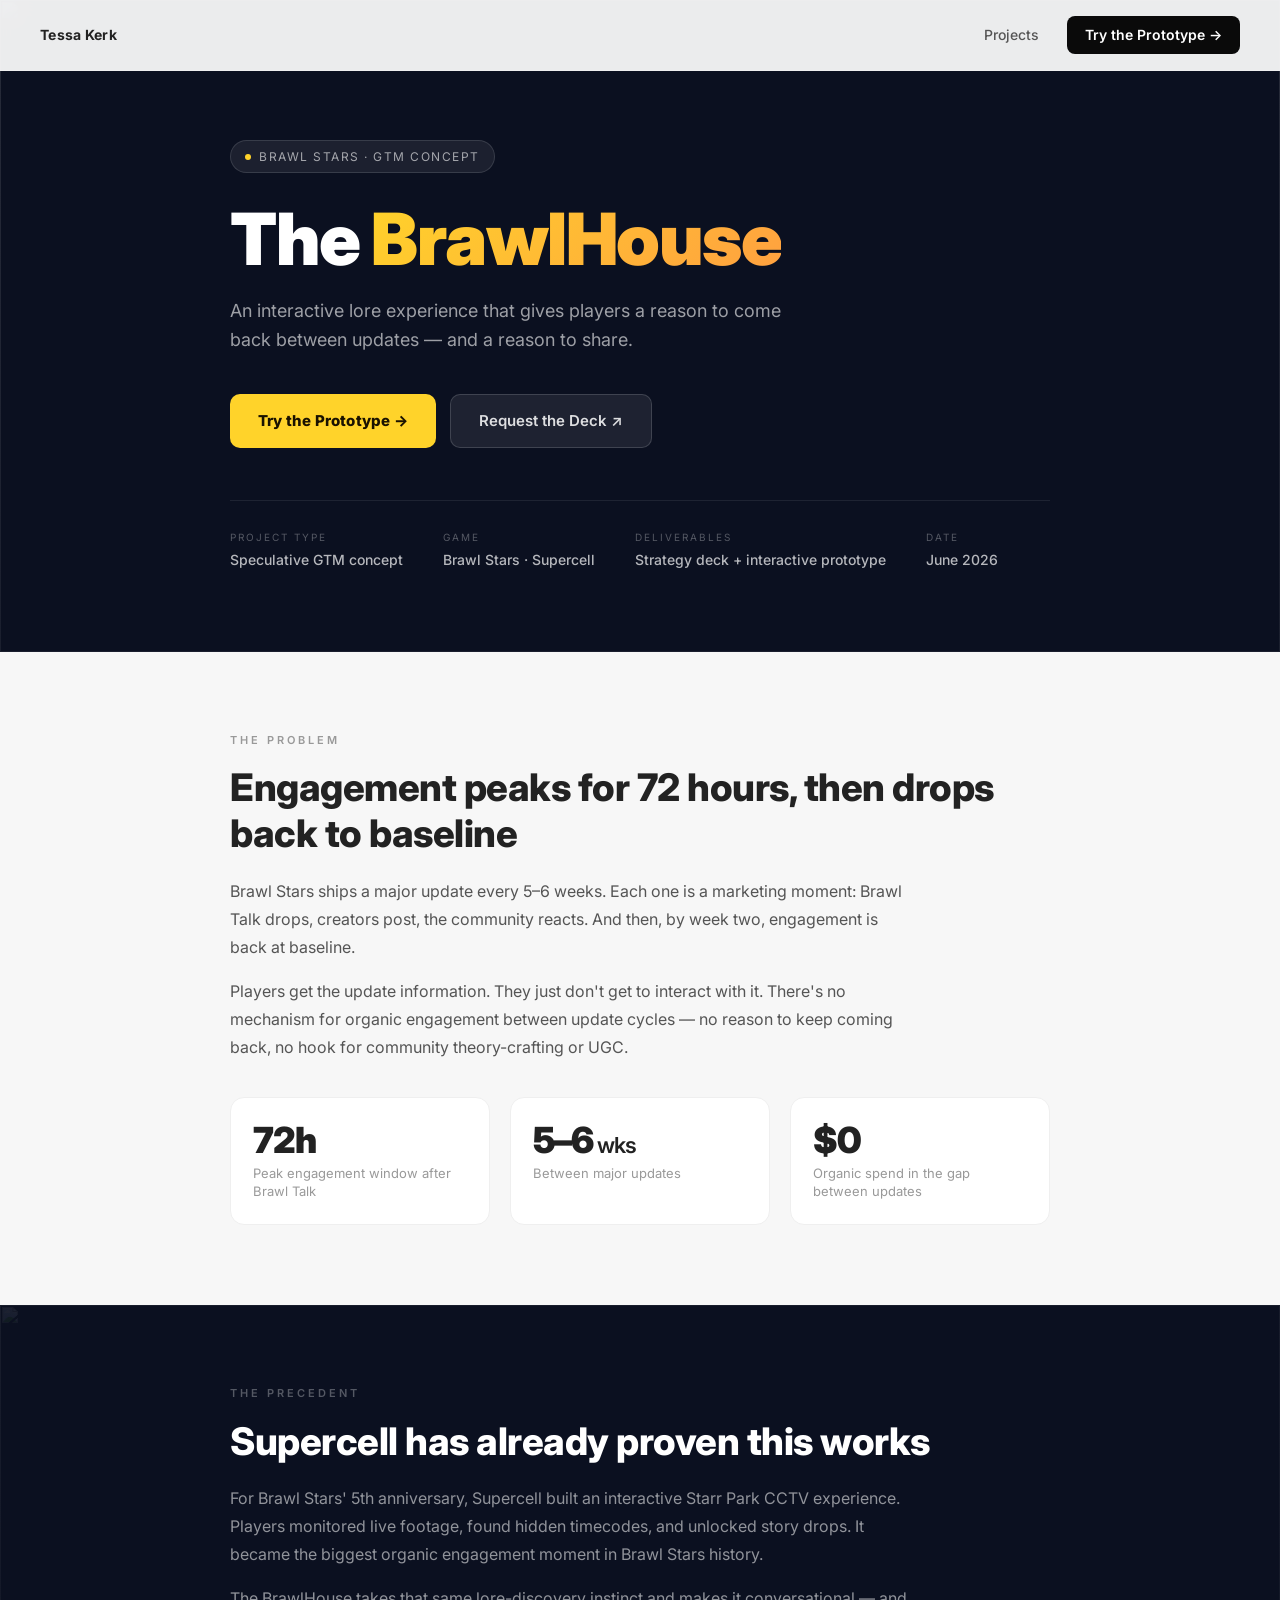
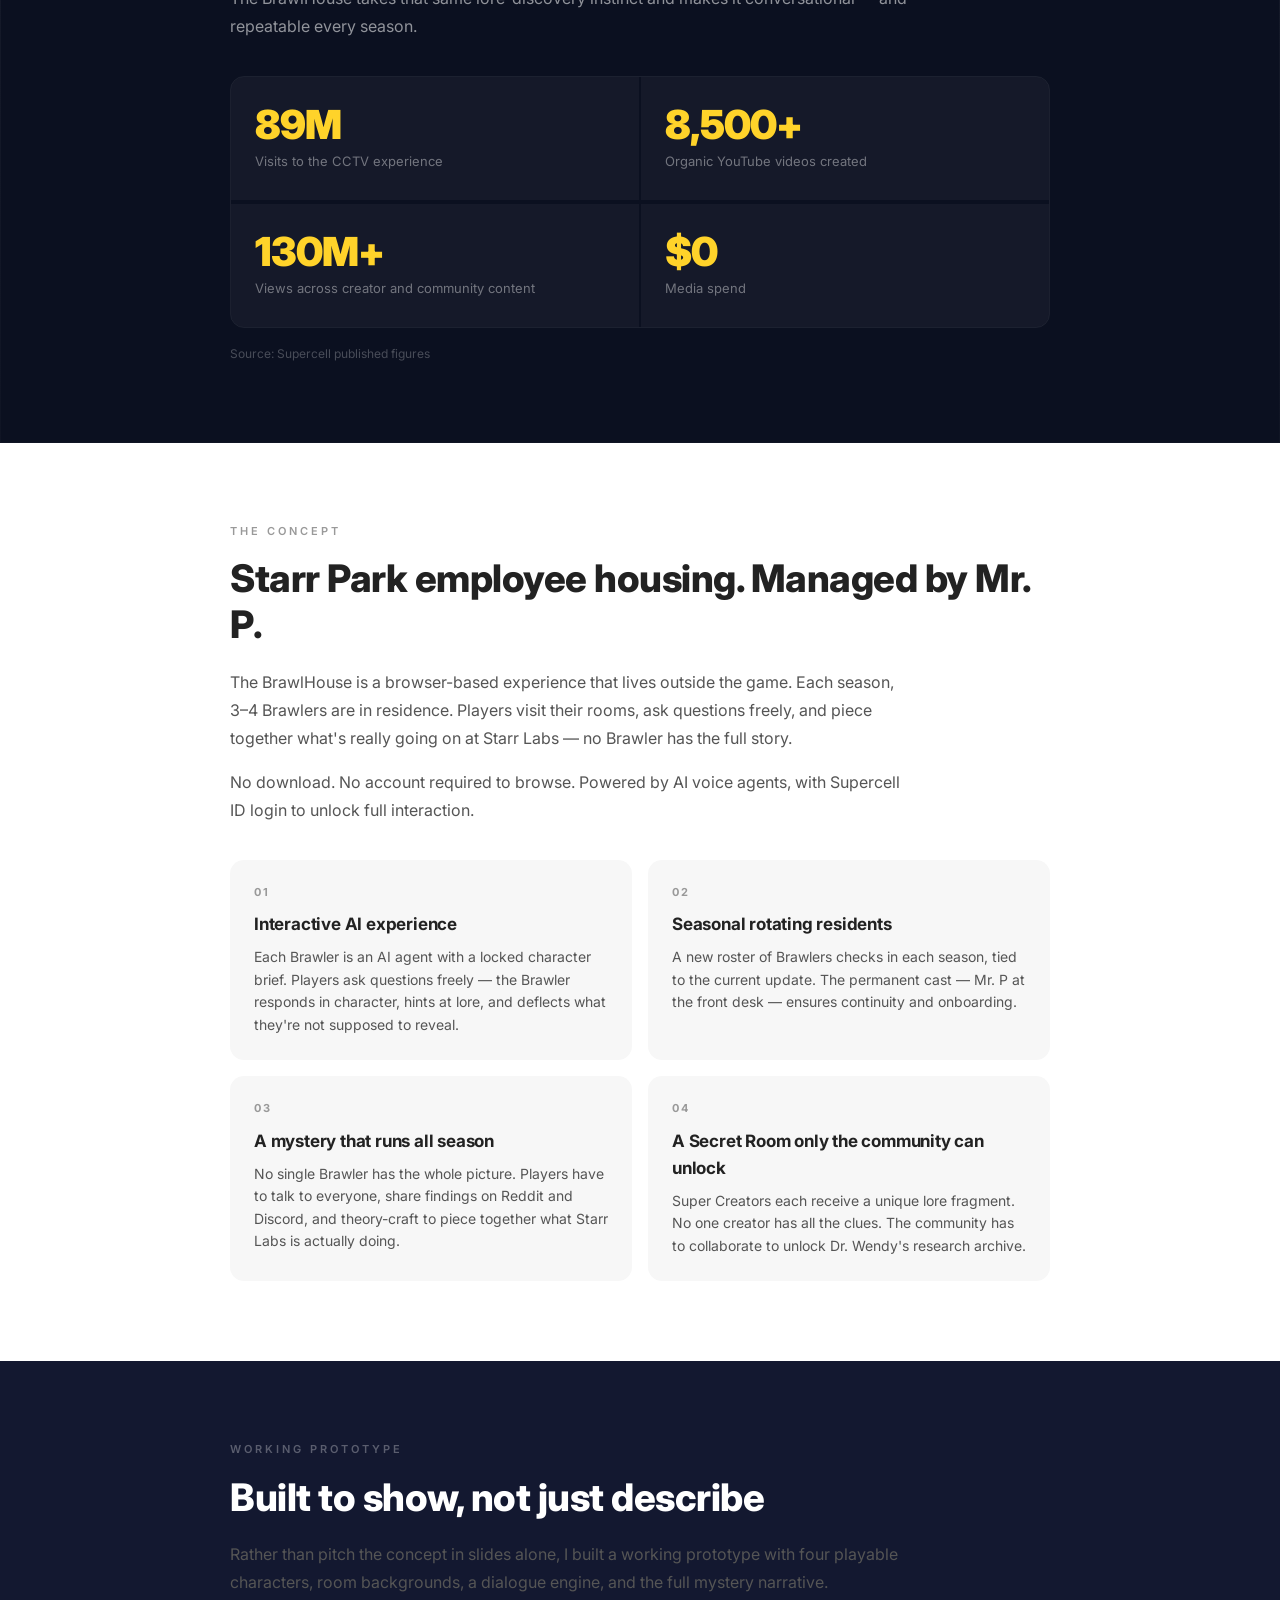
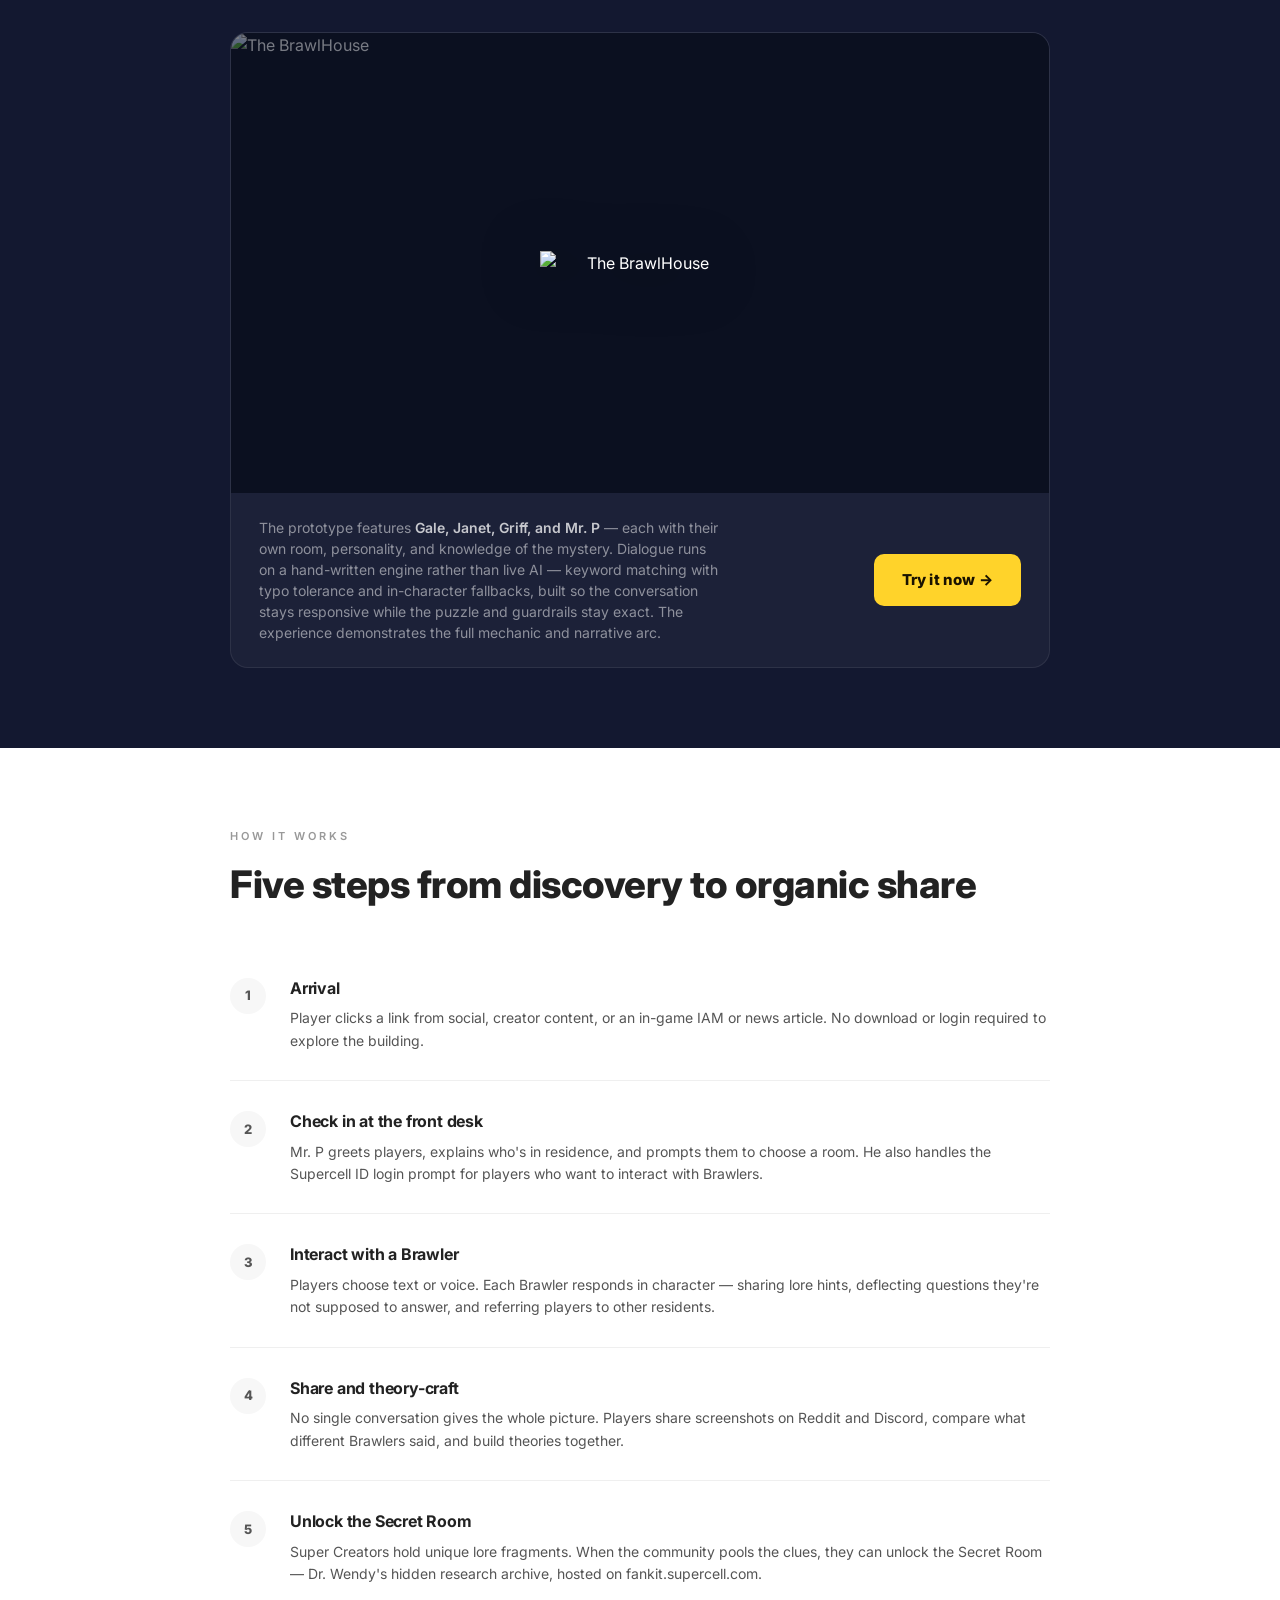
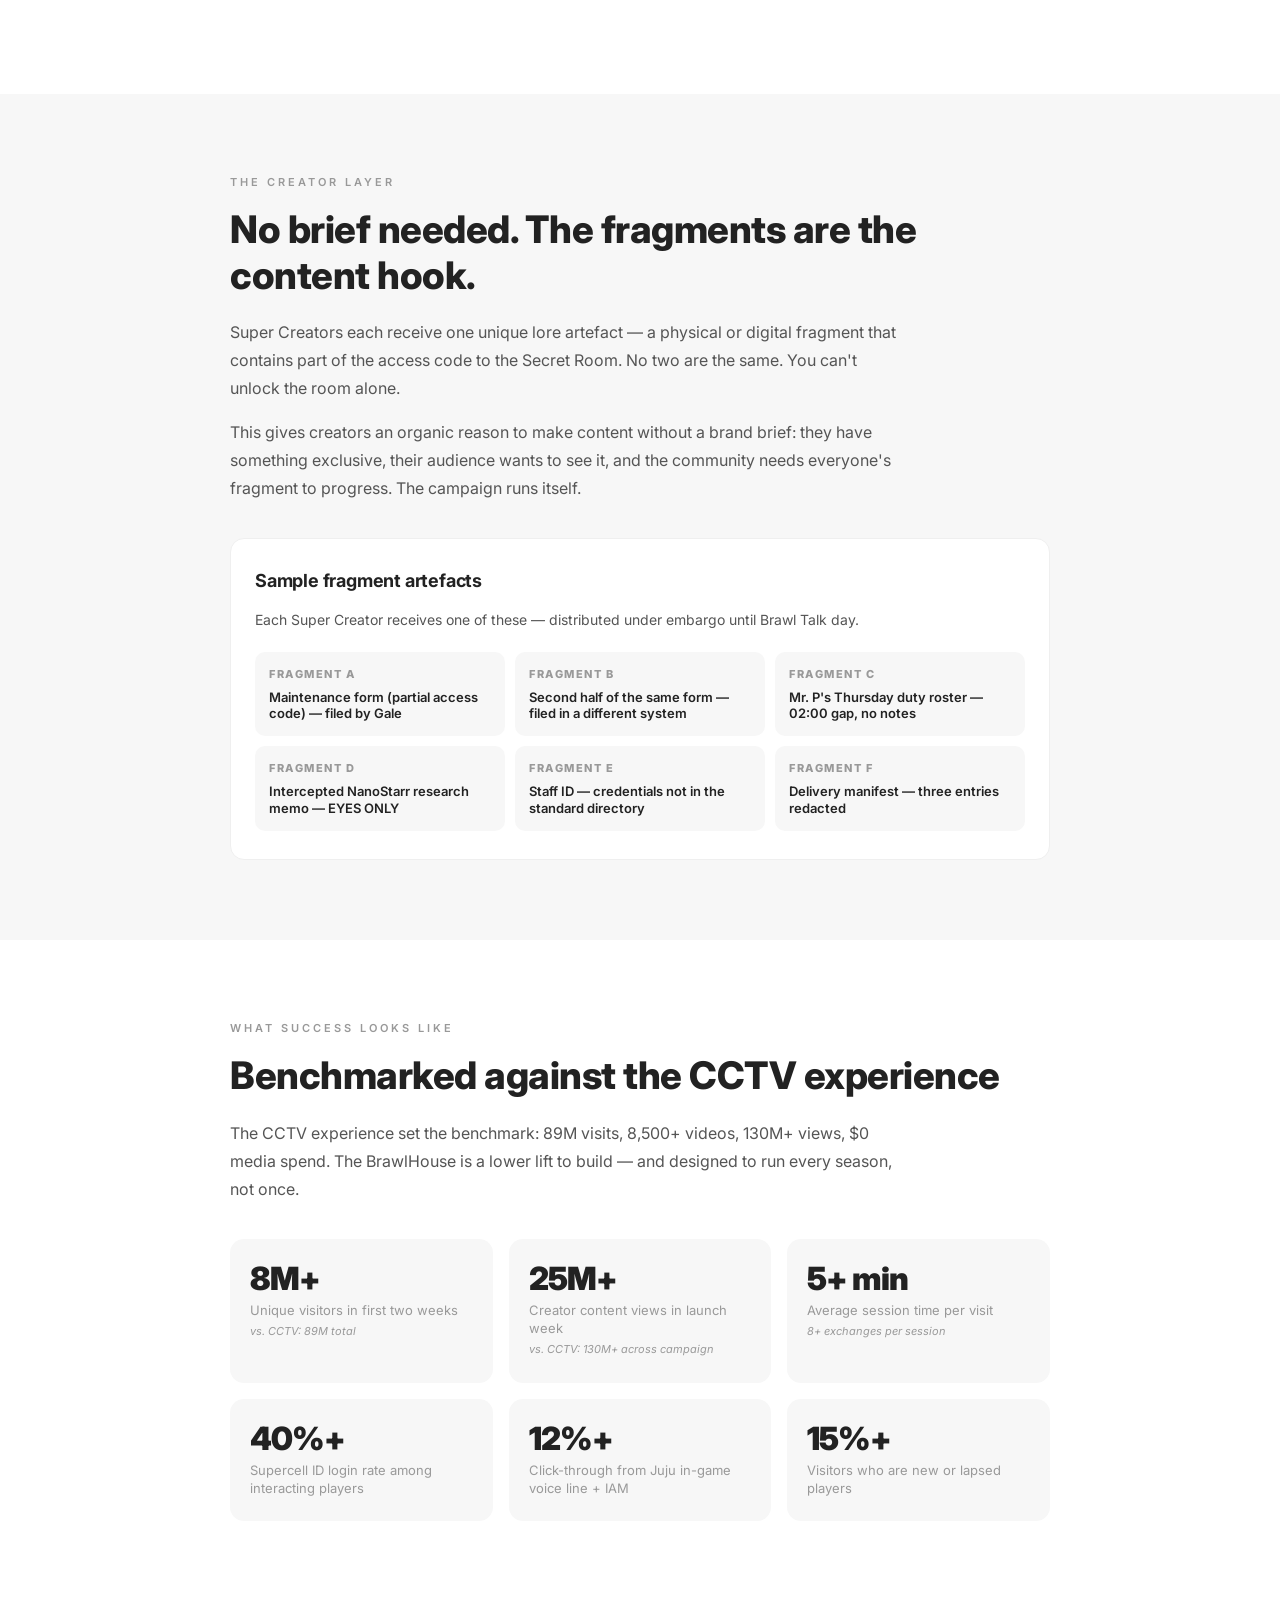
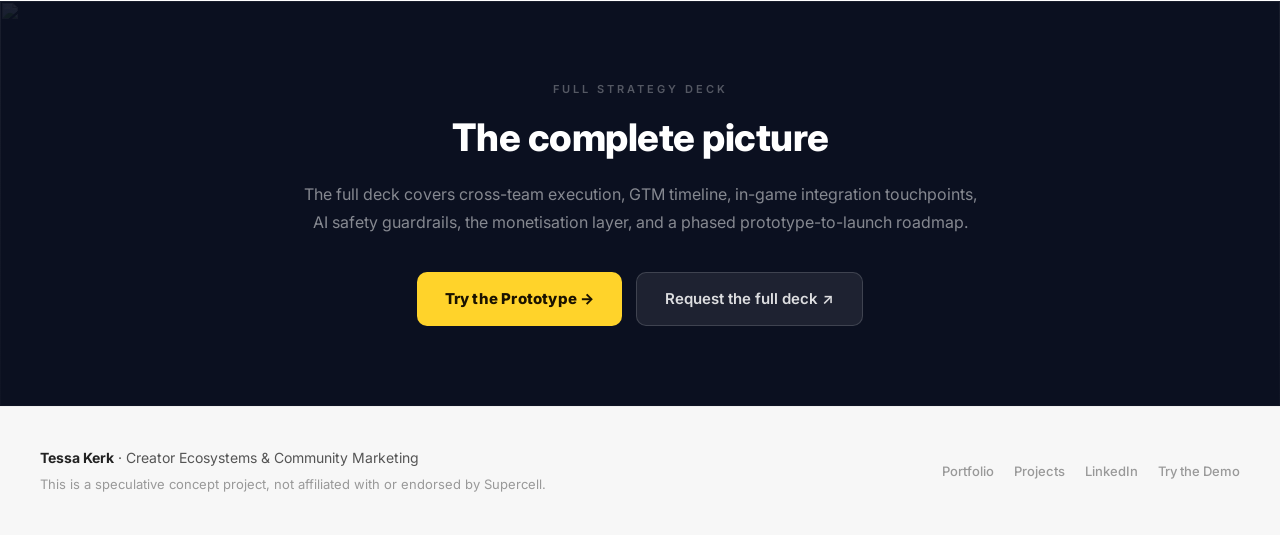
==== case-study.html @ 24296f04 "Initial release: landing page, interactive prototype, case study, and GTM deck" ====
<!DOCTYPE html>
<html lang="en">
<head>
  <meta charset="UTF-8">
  <meta name="viewport" content="width=device-width, initial-scale=1.0">
  <title>The BrawlHouse — GTM Concept · Tessa Kerk</title>
  <meta name="description" content="A GTM concept for Brawl Stars: interactive Starr Park employee housing that turns lore discovery into organic engagement. Built by Tessa Kerk.">
  <meta property="og:type" content="article">
  <meta property="og:url" content="https://brawlhouse.tessa-kerk.com/">
  <meta name="author" content="Tessa Kerk">
  <meta property="article:author" content="Tessa Kerk">
  <meta property="article:published_time" content="2026-06-26T00:00:00Z">
  <meta property="og:title" content="The BrawlHouse — A Brawl Stars GTM Concept">
  <meta property="og:description" content="An interactive Starr Park employee housing experience where players visit brawler rooms, uncover lore, and piece together a mystery. Full strategy deck included.">
  <meta property="og:image" content="https://brawlhouse.tessa-kerk.com/BrawlHouse%20Assets/Dall-e%20Generated%20Images/BrawlHouse.png">
  <meta property="og:image:width" content="1200">
  <meta property="og:image:height" content="630">
  <meta name="twitter:card" content="summary_large_image">
  <meta name="twitter:image" content="https://brawlhouse.tessa-kerk.com/BrawlHouse%20Assets/Dall-e%20Generated%20Images/BrawlHouse.png">
  <link rel="preconnect" href="https://fonts.googleapis.com">
  <link href="https://fonts.googleapis.com/css2?family=Inter:wght@400;500;600;700;800;900&display=swap" rel="stylesheet">
  <style>
    *, *::before, *::after { box-sizing: border-box; margin: 0; padding: 0; }

    :root {
      --black: #0A0A0A;
      --white: #FFFFFF;
      --gray-100: #F7F7F7;
      --gray-200: #EFEFEF;
      --gray-400: #999;
      --gray-600: #555;
      --gray-800: #222;
      --pink: #E8A0A0;
      --gold: #FFD32A;
      --purple: #7B3FA8;
      --purple-light: #A06CD5;
      --dark: #0B1020;
      --dark-card: #131830;
    }

    html { scroll-behavior: smooth; }

    body {
      font-family: 'Inter', sans-serif;
      background: var(--white);
      color: var(--gray-800);
      line-height: 1.6;
      -webkit-font-smoothing: antialiased;
    }

    /* ── NAV ── */
    nav {
      position: fixed;
      top: 0; left: 0; right: 0;
      z-index: 100;
      background: rgba(255,255,255,0.92);
      backdrop-filter: blur(12px);
      border-bottom: 1px solid var(--gray-200);
      padding: 16px 40px;
      display: flex;
      align-items: center;
      justify-content: space-between;
    }
    .nav-logo {
      font-size: 14px;
      font-weight: 700;
      color: var(--gray-800);
      text-decoration: none;
      letter-spacing: 0.3px;
    }
    .nav-links {
      display: flex;
      align-items: center;
      gap: 28px;
    }
    .nav-links a {
      font-size: 14px;
      color: var(--gray-600);
      text-decoration: none;
      font-weight: 500;
      transition: color 0.15s;
    }
    .nav-links a:hover { color: var(--gray-800); }
    .nav-cta {
      background: var(--black) !important;
      color: var(--white) !important;
      padding: 8px 18px;
      border-radius: 8px;
      font-weight: 600 !important;
    }

    /* ── HERO ── */
    .hero {
      background: var(--dark);
      color: var(--white);
      padding: 140px 40px 80px;
      position: relative;
      overflow: hidden;
    }
    .hero-bg-img {
      position: absolute;
      inset: 0;
      width: 100%;
      height: 100%;
      object-fit: cover;
      object-position: center;
      opacity: 0.35;
      pointer-events: none;
      user-select: none;
    }
    .hero::before {
      content: '';
      position: absolute;
      inset: 0;
      background: linear-gradient(to bottom, rgba(11,16,32,0.55) 0%, rgba(11,16,32,0.75) 100%);
      pointer-events: none;
      z-index: 1;
    }
    .hero-inner { z-index: 2; }
    .hero-inner {
      max-width: 820px;
      margin: 0 auto;
      position: relative;
    }
    .hero-tag {
      display: inline-flex;
      align-items: center;
      gap: 8px;
      background: rgba(255,255,255,0.07);
      border: 1px solid rgba(255,255,255,0.12);
      border-radius: 50px;
      padding: 6px 14px;
      font-size: 12px;
      color: rgba(255,255,255,0.6);
      letter-spacing: 1.5px;
      text-transform: uppercase;
      margin-bottom: 28px;
    }
    .hero-tag span {
      width: 6px; height: 6px;
      border-radius: 50%;
      background: var(--gold);
      flex-shrink: 0;
    }
    .hero h1 {
      font-size: clamp(40px, 6vw, 72px);
      font-weight: 900;
      line-height: 1.05;
      letter-spacing: -1.5px;
      margin-bottom: 20px;
    }
    .hero h1 em {
      font-style: normal;
      background: linear-gradient(135deg, var(--gold) 0%, #FFA040 100%);
      -webkit-background-clip: text;
      -webkit-text-fill-color: transparent;
      background-clip: text;
    }
    .hero-subtitle {
      font-size: 18px;
      color: rgba(255,255,255,0.6);
      max-width: 560px;
      line-height: 1.6;
      margin-bottom: 40px;
    }
    .hero-ctas {
      display: flex;
      gap: 14px;
      flex-wrap: wrap;
    }
    .btn-primary {
      background: var(--gold);
      color: #1A1200;
      border: none;
      border-radius: 10px;
      padding: 14px 28px;
      font-size: 15px;
      font-weight: 800;
      cursor: pointer;
      text-decoration: none;
      display: inline-flex;
      align-items: center;
      gap: 8px;
      transition: transform 0.15s, box-shadow 0.15s;
      letter-spacing: 0.2px;
    }
    .btn-primary:hover {
      transform: translateY(-2px);
      box-shadow: 0 8px 24px rgba(255,211,42,0.35);
    }
    .btn-secondary {
      background: rgba(255,255,255,0.08);
      color: rgba(255,255,255,0.85);
      border: 1px solid rgba(255,255,255,0.15);
      border-radius: 10px;
      padding: 14px 28px;
      font-size: 15px;
      font-weight: 600;
      cursor: pointer;
      text-decoration: none;
      display: inline-flex;
      align-items: center;
      gap: 8px;
      transition: background 0.15s, border-color 0.15s;
    }
    .btn-secondary:hover {
      background: rgba(255,255,255,0.12);
      border-color: rgba(255,255,255,0.25);
    }
    .hero-meta {
      margin-top: 52px;
      padding-top: 28px;
      border-top: 1px solid rgba(255,255,255,0.08);
      display: flex;
      gap: 40px;
      flex-wrap: wrap;
    }
    .hero-meta-item label {
      display: block;
      font-size: 10px;
      text-transform: uppercase;
      letter-spacing: 2px;
      color: rgba(255,255,255,0.3);
      margin-bottom: 4px;
    }
    .hero-meta-item p {
      font-size: 14px;
      color: rgba(255,255,255,0.7);
      font-weight: 500;
    }

    /* ── SECTIONS ── */
    section {
      padding: 80px 40px;
    }
    .section-inner {
      max-width: 820px;
      margin: 0 auto;
    }
    .section-label {
      font-size: 11px;
      text-transform: uppercase;
      letter-spacing: 3px;
      color: var(--gray-400);
      font-weight: 600;
      margin-bottom: 16px;
    }
    .section-title {
      font-size: clamp(26px, 4vw, 38px);
      font-weight: 800;
      line-height: 1.2;
      letter-spacing: -0.5px;
      color: var(--gray-800);
      margin-bottom: 20px;
    }
    .section-body {
      font-size: 16px;
      color: var(--gray-600);
      line-height: 1.75;
      max-width: 680px;
    }
    .section-body p + p { margin-top: 16px; }

    /* ── PROBLEM ── */
    .problem { background: var(--gray-100); }

    .problem-stats {
      display: grid;
      grid-template-columns: repeat(3, 1fr);
      gap: 20px;
      margin-top: 36px;
    }
    .stat-card {
      background: var(--white);
      border: 1px solid var(--gray-200);
      border-radius: 14px;
      padding: 24px 22px;
    }
    .stat-number {
      font-size: 36px;
      font-weight: 900;
      letter-spacing: -1px;
      color: var(--gray-800);
      line-height: 1;
      margin-bottom: 6px;
    }
    .stat-label {
      font-size: 13px;
      color: var(--gray-400);
      line-height: 1.4;
    }

    /* ── PRECEDENT ── */
    .precedent {
      background: var(--dark);
      color: var(--white);
      position: relative;
      overflow: hidden;
    }
    .precedent-bg-img {
      position: absolute;
      inset: 0;
      width: 100%;
      height: 100%;
      object-fit: cover;
      object-position: center top;
      opacity: 0.18;
      pointer-events: none;
      user-select: none;
    }
    .precedent::before {
      content: '';
      position: absolute;
      inset: 0;
      background: linear-gradient(to bottom, rgba(11,16,32,0.6) 0%, rgba(11,16,32,0.85) 100%);
      z-index: 1;
      pointer-events: none;
    }
    .precedent .section-inner { position: relative; z-index: 2; }
    .precedent .section-title { color: var(--white); }
    .precedent .section-body { color: rgba(255,255,255,0.55); }
    .precedent .section-label { color: rgba(255,255,255,0.3); }
    .cctv-stats {
      display: grid;
      grid-template-columns: repeat(2, 1fr);
      gap: 2px;
      margin-top: 36px;
      border-radius: 14px;
      overflow: hidden;
      border: 1px solid rgba(255,255,255,0.07);
    }
    .cctv-stat {
      background: rgba(255,255,255,0.04);
      padding: 28px 24px;
    }
    .cctv-stat:nth-child(1),
    .cctv-stat:nth-child(2) { border-bottom: 2px solid var(--dark); }
    .cctv-number {
      font-size: 40px;
      font-weight: 900;
      letter-spacing: -1px;
      color: var(--gold);
      line-height: 1;
      margin-bottom: 6px;
    }
    .cctv-label {
      font-size: 13px;
      color: rgba(255,255,255,0.4);
    }
    .cctv-source {
      margin-top: 16px;
      font-size: 12px;
      color: rgba(255,255,255,0.25);
    }

    /* ── CONCEPT ── */
    .concept-grid {
      display: grid;
      grid-template-columns: repeat(2, 1fr);
      gap: 16px;
      margin-top: 36px;
    }
    .concept-card {
      background: var(--gray-100);
      border-radius: 14px;
      padding: 24px;
    }
    .concept-card-num {
      font-size: 11px;
      font-weight: 700;
      color: var(--gray-400);
      letter-spacing: 2px;
      text-transform: uppercase;
      margin-bottom: 10px;
    }
    .concept-card h3 {
      font-size: 17px;
      font-weight: 700;
      color: var(--gray-800);
      margin-bottom: 8px;
      letter-spacing: -0.2px;
    }
    .concept-card p {
      font-size: 14px;
      color: var(--gray-600);
      line-height: 1.6;
    }

    /* ── PROTOTYPE DEMO ── */
    .demo { background: var(--dark-card); color: var(--white); }
    .demo .section-label { color: rgba(255,255,255,0.3); }
    .demo .section-title { color: var(--white); }
    .demo-box {
      margin-top: 36px;
      background: rgba(255,255,255,0.04);
      border: 1px solid rgba(255,255,255,0.08);
      border-radius: 18px;
      overflow: hidden;
    }
    .demo-preview {
      aspect-ratio: 16/9;
      background: var(--dark);
      display: flex;
      align-items: center;
      justify-content: center;
      position: relative;
      overflow: hidden;
    }
    .demo-preview-img {
      position: absolute;
      inset: 0;
      width: 100%;
      height: 100%;
      object-fit: cover;
      object-position: center;
      opacity: 0.6;
    }
    .demo-preview::before {
      content: '';
      position: absolute;
      inset: 0;
      background: linear-gradient(to bottom, rgba(11,16,32,0.25) 0%, rgba(11,16,32,0.65) 100%);
      z-index: 1;
    }
    .demo-preview-label {
      position: relative;
      text-align: center;
      z-index: 2;
    }
    .demo-preview-title {
      font-size: 28px;
      font-weight: 900;
      letter-spacing: -0.5px;
      color: var(--white);
      margin-bottom: 6px;
    }
    .demo-preview-sub {
      font-size: 13px;
      color: rgba(255,255,255,0.4);
      letter-spacing: 2px;
      text-transform: uppercase;
    }
    .demo-footer {
      padding: 24px 28px;
      display: flex;
      align-items: center;
      justify-content: space-between;
      gap: 20px;
      flex-wrap: wrap;
    }
    .demo-footer-text {
      flex: 1 1 auto;
      min-width: 240px;
    }
    .demo-footer-text p {
      font-size: 14px;
      color: rgba(255,255,255,0.5);
      line-height: 1.5;
      max-width: 460px;
    }
    .demo-footer-text strong {
      color: rgba(255,255,255,0.75);
      font-weight: 600;
    }

    /* ── HOW IT WORKS ── */
    .steps {
      margin-top: 40px;
      display: flex;
      flex-direction: column;
      gap: 0;
    }
    .step {
      display: flex;
      gap: 24px;
      padding: 28px 0;
      border-bottom: 1px solid var(--gray-200);
    }
    .step:last-child { border-bottom: none; }
    .step-num {
      width: 36px;
      height: 36px;
      border-radius: 50%;
      background: var(--gray-100);
      display: flex;
      align-items: center;
      justify-content: center;
      font-size: 13px;
      font-weight: 800;
      color: var(--gray-600);
      flex-shrink: 0;
      margin-top: 2px;
    }
    .step-content h3 {
      font-size: 16px;
      font-weight: 700;
      color: var(--gray-800);
      margin-bottom: 6px;
      letter-spacing: -0.2px;
    }
    .step-content p {
      font-size: 14px;
      color: var(--gray-600);
      line-height: 1.6;
    }

    /* ── CREATOR LAYER ── */
    .creator { background: var(--gray-100); }
    .creator-mechanic {
      background: var(--white);
      border: 1px solid var(--gray-200);
      border-radius: 14px;
      padding: 28px 24px;
      margin-top: 36px;
    }
    .creator-mechanic h3 {
      font-size: 18px;
      font-weight: 700;
      color: var(--gray-800);
      margin-bottom: 12px;
      letter-spacing: -0.2px;
    }
    .creator-mechanic p {
      font-size: 14px;
      color: var(--gray-600);
      line-height: 1.7;
      margin-bottom: 20px;
    }
    .fragment-grid {
      display: grid;
      grid-template-columns: repeat(3, 1fr);
      gap: 10px;
    }
    .fragment {
      background: var(--gray-100);
      border-radius: 10px;
      padding: 14px;
    }
    .fragment-letter {
      font-size: 11px;
      font-weight: 800;
      letter-spacing: 1.5px;
      color: var(--gray-400);
      text-transform: uppercase;
      margin-bottom: 5px;
    }
    .fragment-name {
      font-size: 13px;
      font-weight: 600;
      color: var(--gray-800);
      line-height: 1.3;
    }

    /* ── METRICS ── */
    .metrics-grid {
      display: grid;
      grid-template-columns: repeat(3, 1fr);
      gap: 16px;
      margin-top: 36px;
    }
    .metric-card {
      background: var(--gray-100);
      border-radius: 14px;
      padding: 24px 20px;
    }
    .metric-value {
      font-size: 32px;
      font-weight: 900;
      letter-spacing: -1px;
      color: var(--gray-800);
      line-height: 1;
      margin-bottom: 6px;
    }
    .metric-label {
      font-size: 13px;
      color: var(--gray-400);
      line-height: 1.4;
    }
    .metric-note {
      font-size: 11px;
      color: var(--gray-400);
      margin-top: 4px;
      font-style: italic;
    }

    /* ── DECK CTA ── */
    .deck-cta {
      background: var(--dark);
      color: var(--white);
      text-align: center;
      position: relative;
      overflow: hidden;
    }
    .deck-cta-bg-img {
      position: absolute;
      inset: 0;
      width: 100%;
      height: 100%;
      object-fit: cover;
      object-position: center top;
      opacity: 0.2;
      pointer-events: none;
      user-select: none;
    }
    .deck-cta::before {
      content: '';
      position: absolute;
      inset: 0;
      background: linear-gradient(to bottom, rgba(11,16,32,0.6) 0%, rgba(11,16,32,0.88) 100%);
      z-index: 1;
      pointer-events: none;
    }
    .deck-cta .section-inner {
      display: flex;
      flex-direction: column;
      align-items: center;
      position: relative;
      z-index: 2;
    }
    .deck-cta .section-label { color: rgba(255,255,255,0.3); }
    .deck-cta .section-title { color: var(--white); text-align: center; }
    .deck-cta .section-body { color: rgba(255,255,255,0.5); text-align: center; margin-bottom: 36px; }
    .deck-cta-buttons {
      display: flex;
      gap: 14px;
      flex-wrap: wrap;
      justify-content: center;
    }

    /* ── FOOTER ── */
    footer {
      background: var(--gray-100);
      border-top: 1px solid var(--gray-200);
      padding: 40px;
      display: flex;
      align-items: center;
      justify-content: space-between;
      flex-wrap: wrap;
      gap: 16px;
    }
    .footer-left p {
      font-size: 14px;
      color: var(--gray-600);
    }
    .footer-left strong {
      color: var(--gray-800);
      font-weight: 700;
    }
    .footer-links {
      display: flex;
      gap: 20px;
    }
    .footer-links a {
      font-size: 13px;
      color: var(--gray-400);
      text-decoration: none;
      font-weight: 500;
      transition: color 0.15s;
    }
    .footer-links a:hover { color: var(--gray-800); }

    /* ── RESPONSIVE ── */
    @media (max-width: 640px) {
      nav { padding: 14px 20px; }
      .nav-links { display: none; }
      section { padding: 60px 20px; }
      .hero { padding: 120px 20px 60px; }
      .problem-stats,
      .concept-grid,
      .metrics-grid,
      .fragment-grid { grid-template-columns: 1fr 1fr; }
      .cctv-stats { grid-template-columns: 1fr; }
      footer { padding: 28px 20px; }
    }
  </style>
</head>
<body>

<!-- NAV -->
<nav>
  <a href="https://www.tessa-kerk.com" class="nav-logo">Tessa Kerk</a>
  <div class="nav-links">
    <a href="https://www.tessa-kerk.com/projects">Projects</a>
    <a href="https://brawlhouse.tessa-kerk.com/prototype.html" target="_blank" class="nav-cta">Try the Prototype →</a>
  </div>
</nav>

<!-- HERO -->
<section class="hero">
  <img class="hero-bg-img"
       src="BrawlHouse Assets/Dall-e Generated Images/BrawlHouse.png"
       alt=""
       aria-hidden="true">
  <div class="hero-inner">
    <div class="hero-tag"><span></span> Brawl Stars · GTM Concept</div>
    <h1>The <em>BrawlHouse</em></h1>
    <p class="hero-subtitle">An interactive lore experience that gives players a reason to come back between updates — and a reason to share.</p>
    <div class="hero-ctas">
      <a href="https://brawlhouse.tessa-kerk.com/prototype.html" target="_blank" class="btn-primary">Try the Prototype →</a>
      <a href="brawlhouse-deck.pdf" download="The BrawlHouse GTM Concept Deck.pdf" class="btn-secondary">Request the Deck ↗</a>
    </div>
    <div class="hero-meta">
      <div class="hero-meta-item">
        <label>Project type</label>
        <p>Speculative GTM concept</p>
      </div>
      <div class="hero-meta-item">
        <label>Game</label>
        <p>Brawl Stars · Supercell</p>
      </div>
      <div class="hero-meta-item">
        <label>Deliverables</label>
        <p>Strategy deck + interactive prototype</p>
      </div>
      <div class="hero-meta-item">
        <label>Date</label>
        <p>June 2026</p>
      </div>
    </div>
  </div>
</section>

<!-- PROBLEM -->
<section class="problem">
  <div class="section-inner">
    <p class="section-label">The Problem</p>
    <h2 class="section-title">Engagement peaks for 72 hours, then drops back to baseline</h2>
    <div class="section-body">
      <p>Brawl Stars ships a major update every 5–6 weeks. Each one is a marketing moment: Brawl Talk drops, creators post, the community reacts. And then, by week two, engagement is back at baseline.</p>
      <p>Players get the update information. They just don't get to interact with it. There's no mechanism for organic engagement between update cycles — no reason to keep coming back, no hook for community theory-crafting or UGC.</p>
    </div>
    <div class="problem-stats">
      <div class="stat-card">
        <div class="stat-number">72h</div>
        <div class="stat-label">Peak engagement window after Brawl Talk</div>
      </div>
      <div class="stat-card">
        <div class="stat-number">5–6<span style="font-size:22px;font-weight:600"> wks</span></div>
        <div class="stat-label">Between major updates</div>
      </div>
      <div class="stat-card">
        <div class="stat-number">$0</div>
        <div class="stat-label">Organic spend in the gap between updates</div>
      </div>
    </div>
  </div>
</section>

<!-- PRECEDENT -->
<section class="precedent">
  <img class="precedent-bg-img"
       src="BrawlHouse Assets/Room Backgrounds/Griff's Room.png"
       alt=""
       aria-hidden="true">
  <div class="section-inner">
    <p class="section-label">The Precedent</p>
    <h2 class="section-title">Supercell has already proven this works</h2>
    <div class="section-body">
      <p>For Brawl Stars' 5th anniversary, Supercell built an interactive Starr Park CCTV experience. Players monitored live footage, found hidden timecodes, and unlocked story drops. It became the biggest organic engagement moment in Brawl Stars history.</p>
      <p>The BrawlHouse takes that same lore-discovery instinct and makes it conversational — and repeatable every season.</p>
    </div>
    <div class="cctv-stats">
      <div class="cctv-stat">
        <div class="cctv-number">89M</div>
        <div class="cctv-label">Visits to the CCTV experience</div>
      </div>
      <div class="cctv-stat">
        <div class="cctv-number">8,500+</div>
        <div class="cctv-label">Organic YouTube videos created</div>
      </div>
      <div class="cctv-stat">
        <div class="cctv-number">130M+</div>
        <div class="cctv-label">Views across creator and community content</div>
      </div>
      <div class="cctv-stat">
        <div class="cctv-number">$0</div>
        <div class="cctv-label">Media spend</div>
      </div>
    </div>
    <p class="cctv-source">Source: Supercell published figures</p>
  </div>
</section>

<!-- CONCEPT -->
<section>
  <div class="section-inner">
    <p class="section-label">The Concept</p>
    <h2 class="section-title">Starr Park employee housing. Managed by Mr. P.</h2>
    <div class="section-body">
      <p>The BrawlHouse is a browser-based experience that lives outside the game. Each season, 3–4 Brawlers are in residence. Players visit their rooms, ask questions freely, and piece together what's really going on at Starr Labs — no Brawler has the full story.</p>
      <p>No download. No account required to browse. Powered by AI voice agents, with Supercell ID login to unlock full interaction.</p>
    </div>
    <div class="concept-grid">
      <div class="concept-card">
        <div class="concept-card-num">01</div>
        <h3>Interactive AI experience</h3>
        <p>Each Brawler is an AI agent with a locked character brief. Players ask questions freely — the Brawler responds in character, hints at lore, and deflects what they're not supposed to reveal.</p>
      </div>
      <div class="concept-card">
        <div class="concept-card-num">02</div>
        <h3>Seasonal rotating residents</h3>
        <p>A new roster of Brawlers checks in each season, tied to the current update. The permanent cast — Mr. P at the front desk — ensures continuity and onboarding.</p>
      </div>
      <div class="concept-card">
        <div class="concept-card-num">03</div>
        <h3>A mystery that runs all season</h3>
        <p>No single Brawler has the whole picture. Players have to talk to everyone, share findings on Reddit and Discord, and theory-craft to piece together what Starr Labs is actually doing.</p>
      </div>
      <div class="concept-card">
        <div class="concept-card-num">04</div>
        <h3>A Secret Room only the community can unlock</h3>
        <p>Super Creators each receive a unique lore fragment. No one creator has all the clues. The community has to collaborate to unlock Dr. Wendy's research archive.</p>
      </div>
    </div>
  </div>
</section>

<!-- PROTOTYPE -->
<section class="demo">
  <div class="section-inner">
    <p class="section-label">Working Prototype</p>
    <h2 class="section-title">Built to show, not just describe</h2>
    <div class="section-body">
      <p>Rather than pitch the concept in slides alone, I built a working prototype with four playable characters, room backgrounds, a dialogue engine, and the full mystery narrative.</p>
    </div>
    <div class="demo-box">
      <div class="demo-preview">
        <img class="demo-preview-img"
             src="BrawlHouse Assets/Dall-e Generated Images/BrawlHouse.png"
             alt="The BrawlHouse">
        <div class="demo-preview-label">
          <img src="BrawlHouse Assets/Dall-e Generated Images/brawlhouse logo resized.png"
               alt="The BrawlHouse"
               style="width:65%;max-width:520px;min-width:200px;object-fit:contain;display:block;margin:0 auto;filter:drop-shadow(0 6px 28px rgba(0,0,0,0.8))">
        </div>
      </div>
      <div class="demo-footer">
        <div class="demo-footer-text">
          <p>The prototype features <strong>Gale, Janet, Griff, and Mr. P</strong> — each with their own room, personality, and knowledge of the mystery. Dialogue runs on a hand-written engine rather than live AI — keyword matching with typo tolerance and in-character fallbacks, built so the conversation stays responsive while the puzzle and guardrails stay exact. The experience demonstrates the full mechanic and narrative arc.</p>
        </div>
        <a href="https://brawlhouse.tessa-kerk.com/prototype.html" target="_blank" class="btn-primary" style="flex-shrink:0">Try it now →</a>
      </div>
    </div>
  </div>
</section>

<!-- HOW IT WORKS -->
<section>
  <div class="section-inner">
    <p class="section-label">How It Works</p>
    <h2 class="section-title">Five steps from discovery to organic share</h2>
    <div class="steps">
      <div class="step">
        <div class="step-num">1</div>
        <div class="step-content">
          <h3>Arrival</h3>
          <p>Player clicks a link from social, creator content, or an in-game IAM or news article. No download or login required to explore the building.</p>
        </div>
      </div>
      <div class="step">
        <div class="step-num">2</div>
        <div class="step-content">
          <h3>Check in at the front desk</h3>
          <p>Mr. P greets players, explains who's in residence, and prompts them to choose a room. He also handles the Supercell ID login prompt for players who want to interact with Brawlers.</p>
        </div>
      </div>
      <div class="step">
        <div class="step-num">3</div>
        <div class="step-content">
          <h3>Interact with a Brawler</h3>
          <p>Players choose text or voice. Each Brawler responds in character — sharing lore hints, deflecting questions they're not supposed to answer, and referring players to other residents.</p>
        </div>
      </div>
      <div class="step">
        <div class="step-num">4</div>
        <div class="step-content">
          <h3>Share and theory-craft</h3>
          <p>No single conversation gives the whole picture. Players share screenshots on Reddit and Discord, compare what different Brawlers said, and build theories together.</p>
        </div>
      </div>
      <div class="step">
        <div class="step-num">5</div>
        <div class="step-content">
          <h3>Unlock the Secret Room</h3>
          <p>Super Creators hold unique lore fragments. When the community pools the clues, they can unlock the Secret Room — Dr. Wendy's hidden research archive, hosted on fankit.supercell.com.</p>
        </div>
      </div>
    </div>
  </div>
</section>

<!-- CREATOR LAYER -->
<section class="creator">
  <div class="section-inner">
    <p class="section-label">The Creator Layer</p>
    <h2 class="section-title">No brief needed. The fragments are the content hook.</h2>
    <div class="section-body">
      <p>Super Creators each receive one unique lore artefact — a physical or digital fragment that contains part of the access code to the Secret Room. No two are the same. You can't unlock the room alone.</p>
      <p>This gives creators an organic reason to make content without a brand brief: they have something exclusive, their audience wants to see it, and the community needs everyone's fragment to progress. The campaign runs itself.</p>
    </div>
    <div class="creator-mechanic">
      <h3>Sample fragment artefacts</h3>
      <p>Each Super Creator receives one of these — distributed under embargo until Brawl Talk day.</p>
      <div class="fragment-grid">
        <div class="fragment">
          <div class="fragment-letter">Fragment A</div>
          <div class="fragment-name">Maintenance form (partial access code) — filed by Gale</div>
        </div>
        <div class="fragment">
          <div class="fragment-letter">Fragment B</div>
          <div class="fragment-name">Second half of the same form — filed in a different system</div>
        </div>
        <div class="fragment">
          <div class="fragment-letter">Fragment C</div>
          <div class="fragment-name">Mr. P's Thursday duty roster — 02:00 gap, no notes</div>
        </div>
        <div class="fragment">
          <div class="fragment-letter">Fragment D</div>
          <div class="fragment-name">Intercepted NanoStarr research memo — EYES ONLY</div>
        </div>
        <div class="fragment">
          <div class="fragment-letter">Fragment E</div>
          <div class="fragment-name">Staff ID — credentials not in the standard directory</div>
        </div>
        <div class="fragment">
          <div class="fragment-letter">Fragment F</div>
          <div class="fragment-name">Delivery manifest — three entries redacted</div>
        </div>
      </div>
    </div>
  </div>
</section>

<!-- METRICS -->
<section>
  <div class="section-inner">
    <p class="section-label">What Success Looks Like</p>
    <h2 class="section-title">Benchmarked against the CCTV experience</h2>
    <div class="section-body">
      <p>The CCTV experience set the benchmark: 89M visits, 8,500+ videos, 130M+ views, $0 media spend. The BrawlHouse is a lower lift to build — and designed to run every season, not once.</p>
    </div>
    <div class="metrics-grid">
      <div class="metric-card">
        <div class="metric-value">8M+</div>
        <div class="metric-label">Unique visitors in first two weeks</div>
        <div class="metric-note">vs. CCTV: 89M total</div>
      </div>
      <div class="metric-card">
        <div class="metric-value">25M+</div>
        <div class="metric-label">Creator content views in launch week</div>
        <div class="metric-note">vs. CCTV: 130M+ across campaign</div>
      </div>
      <div class="metric-card">
        <div class="metric-value">5+ min</div>
        <div class="metric-label">Average session time per visit</div>
        <div class="metric-note">8+ exchanges per session</div>
      </div>
      <div class="metric-card">
        <div class="metric-value">40%+</div>
        <div class="metric-label">Supercell ID login rate among interacting players</div>
      </div>
      <div class="metric-card">
        <div class="metric-value">12%+</div>
        <div class="metric-label">Click-through from Juju in-game voice line + IAM</div>
      </div>
      <div class="metric-card">
        <div class="metric-value">15%+</div>
        <div class="metric-label">Visitors who are new or lapsed players</div>
      </div>
    </div>
  </div>
</section>

<!-- DECK CTA -->
<section class="deck-cta">
  <img class="deck-cta-bg-img"
       src="BrawlHouse Assets/Room Backgrounds/Janet's Room.png"
       alt=""
       aria-hidden="true">
  <div class="section-inner">
    <p class="section-label">Full Strategy Deck</p>
    <h2 class="section-title">The complete picture</h2>
    <p class="section-body">The full deck covers cross-team execution, GTM timeline, in-game integration touchpoints, AI safety guardrails, the monetisation layer, and a phased prototype-to-launch roadmap.</p>
    <div class="deck-cta-buttons">
      <a href="https://brawlhouse.tessa-kerk.com/prototype.html" target="_blank" class="btn-primary">Try the Prototype →</a>
      <a href="brawlhouse-deck.pdf" download="The BrawlHouse GTM Concept Deck.pdf" class="btn-secondary">Request the full deck ↗</a>
    </div>
  </div>
</section>

<!-- FOOTER -->
<footer>
  <div class="footer-left">
    <p><strong>Tessa Kerk</strong> · Creator Ecosystems &amp; Community Marketing</p>
    <p style="margin-top:4px;font-size:13px;color:var(--gray-400)">This is a speculative concept project, not affiliated with or endorsed by Supercell.</p>
  </div>
  <div class="footer-links">
    <a href="https://www.tessa-kerk.com">Portfolio</a>
    <a href="https://www.tessa-kerk.com/projects">Projects</a>
    <a href="https://linkedin.com/in/tessa-kerk" target="_blank">LinkedIn</a>
    <a href="https://brawlhouse.tessa-kerk.com/prototype.html" target="_blank">Try the Demo</a>
  </div>
</footer>

</body>
</html>
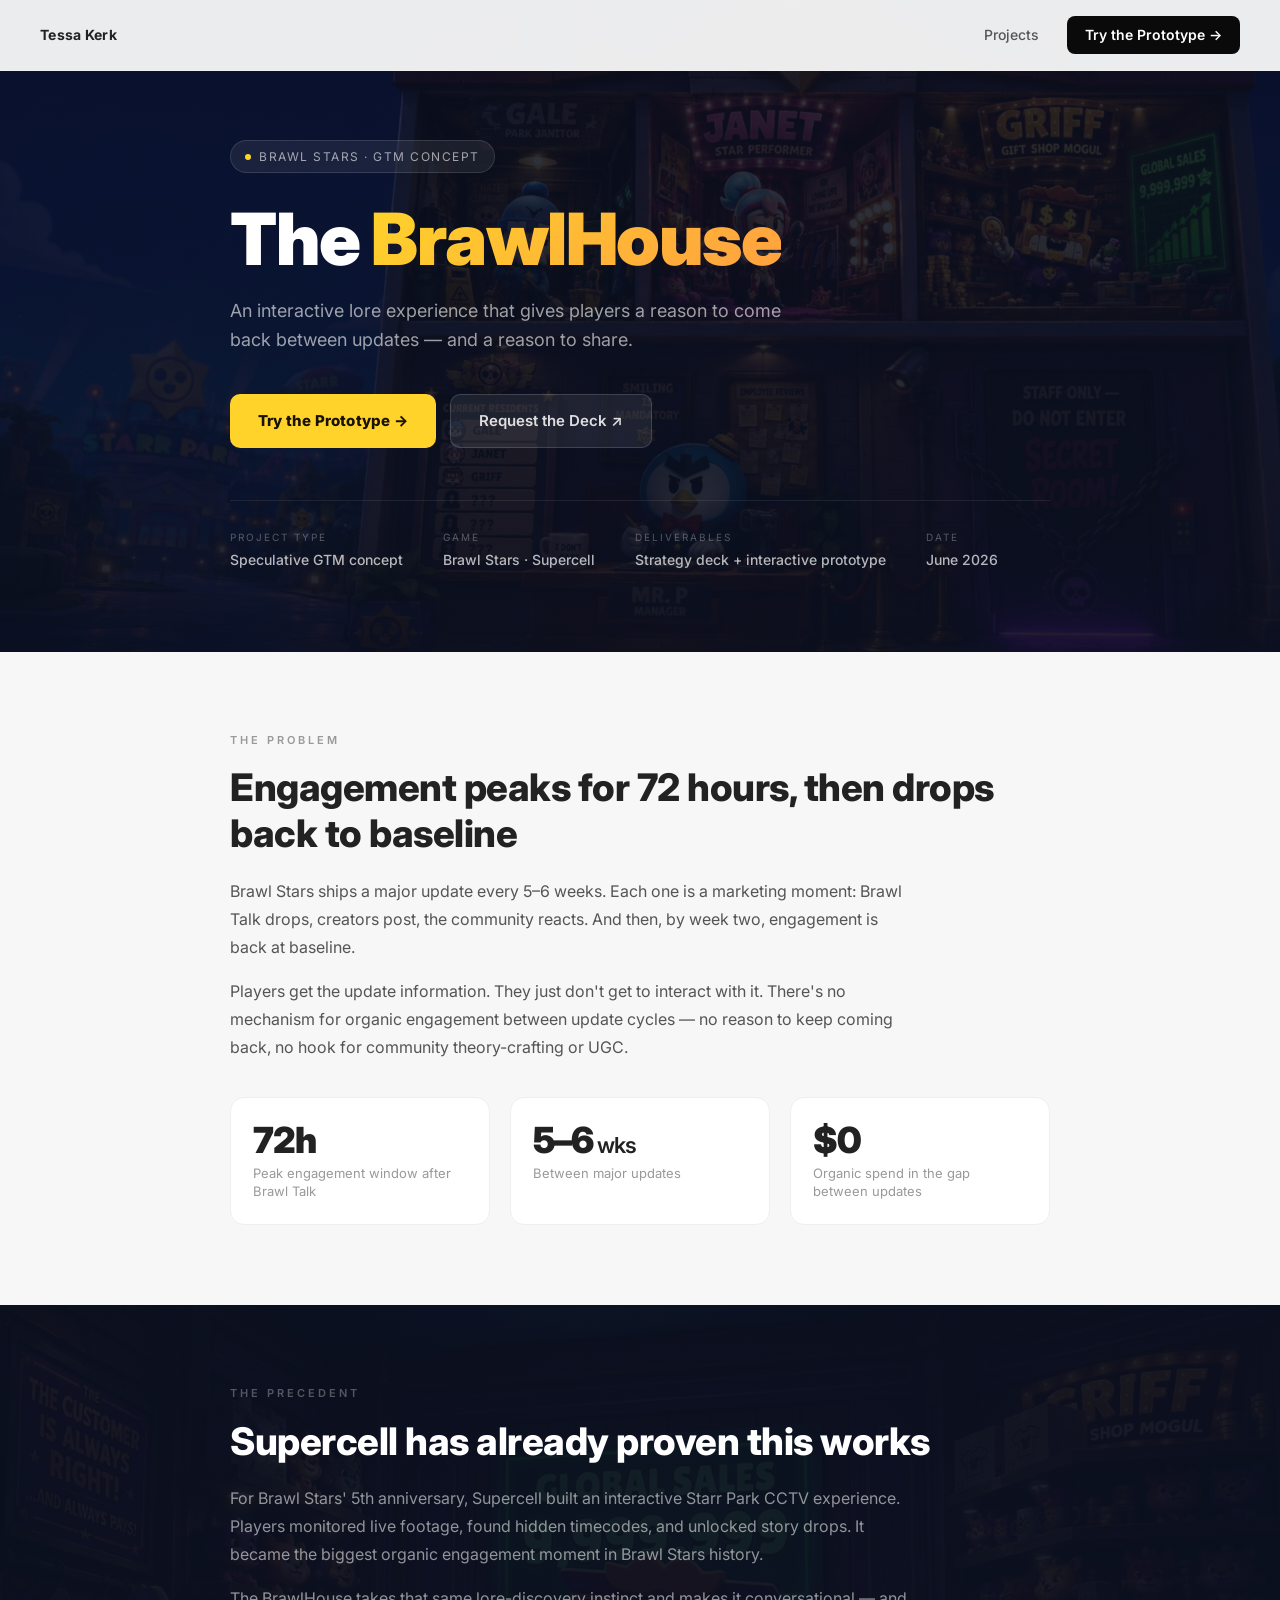
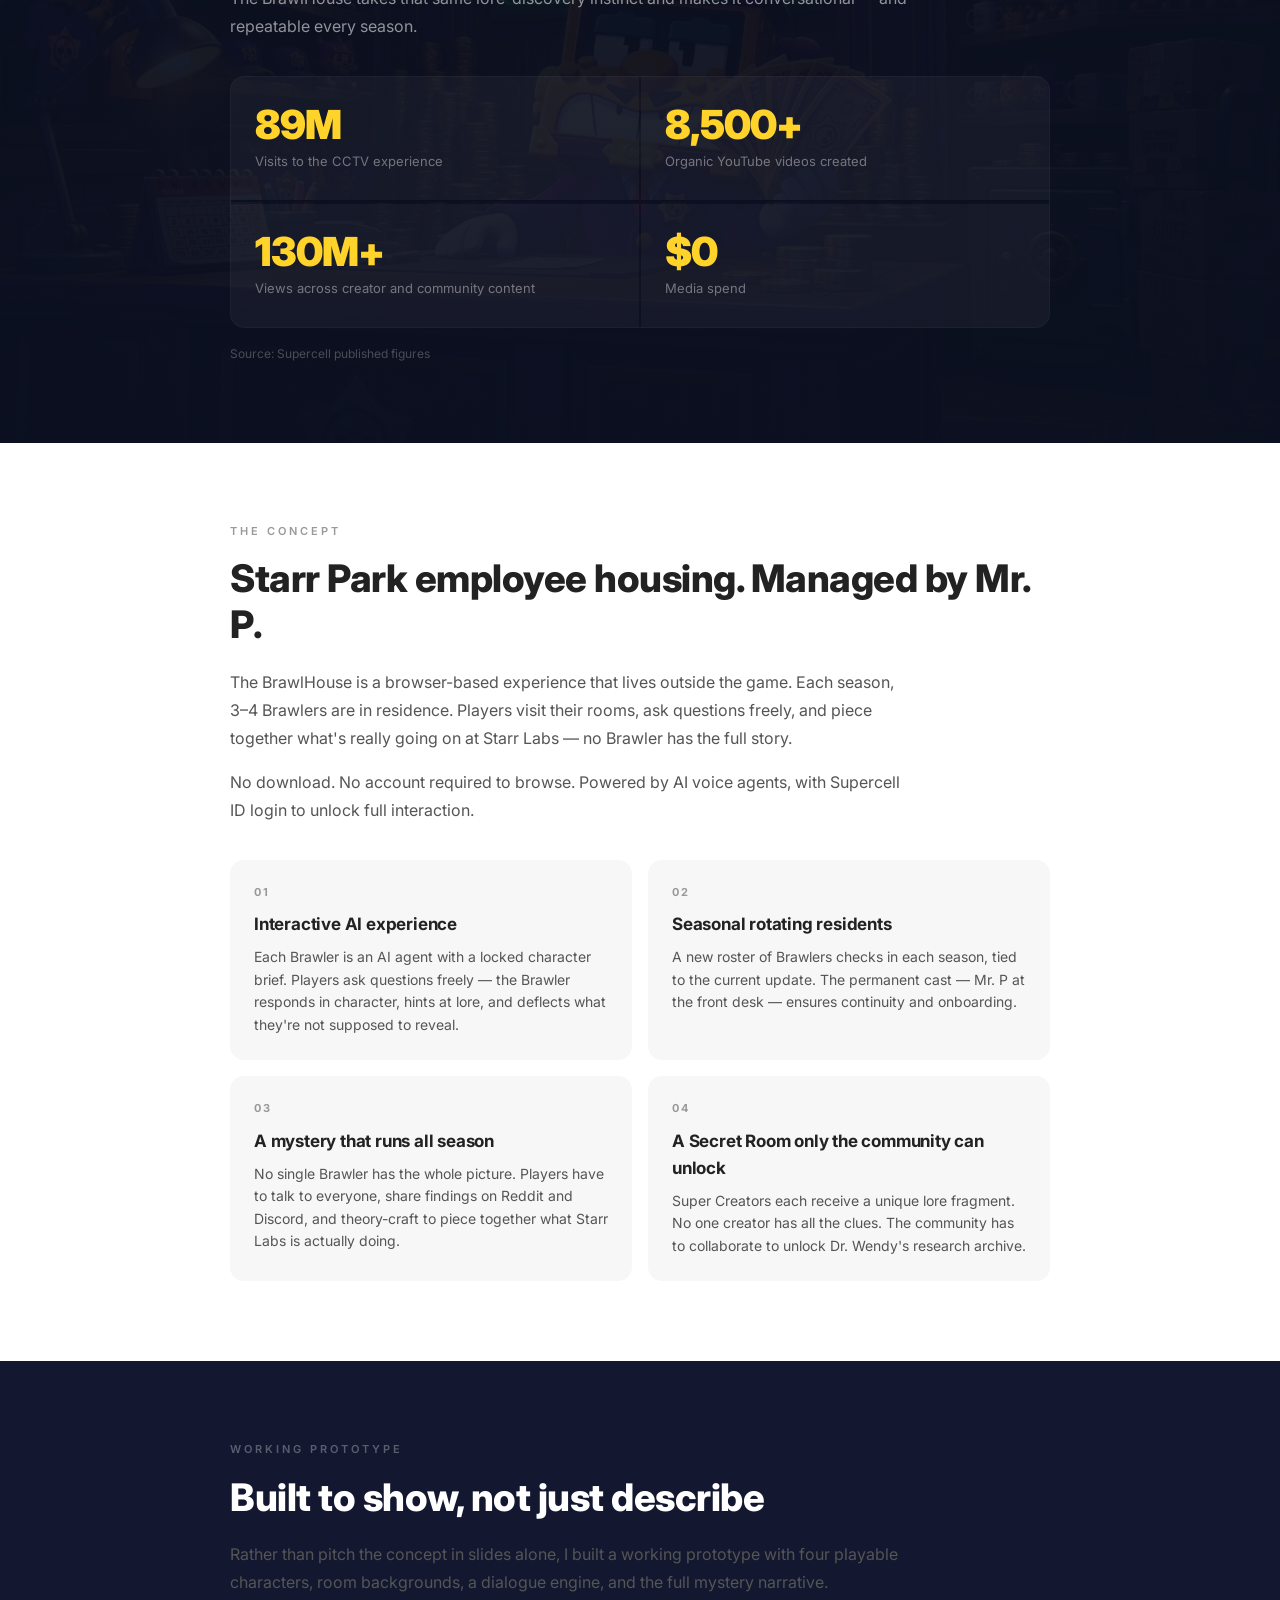
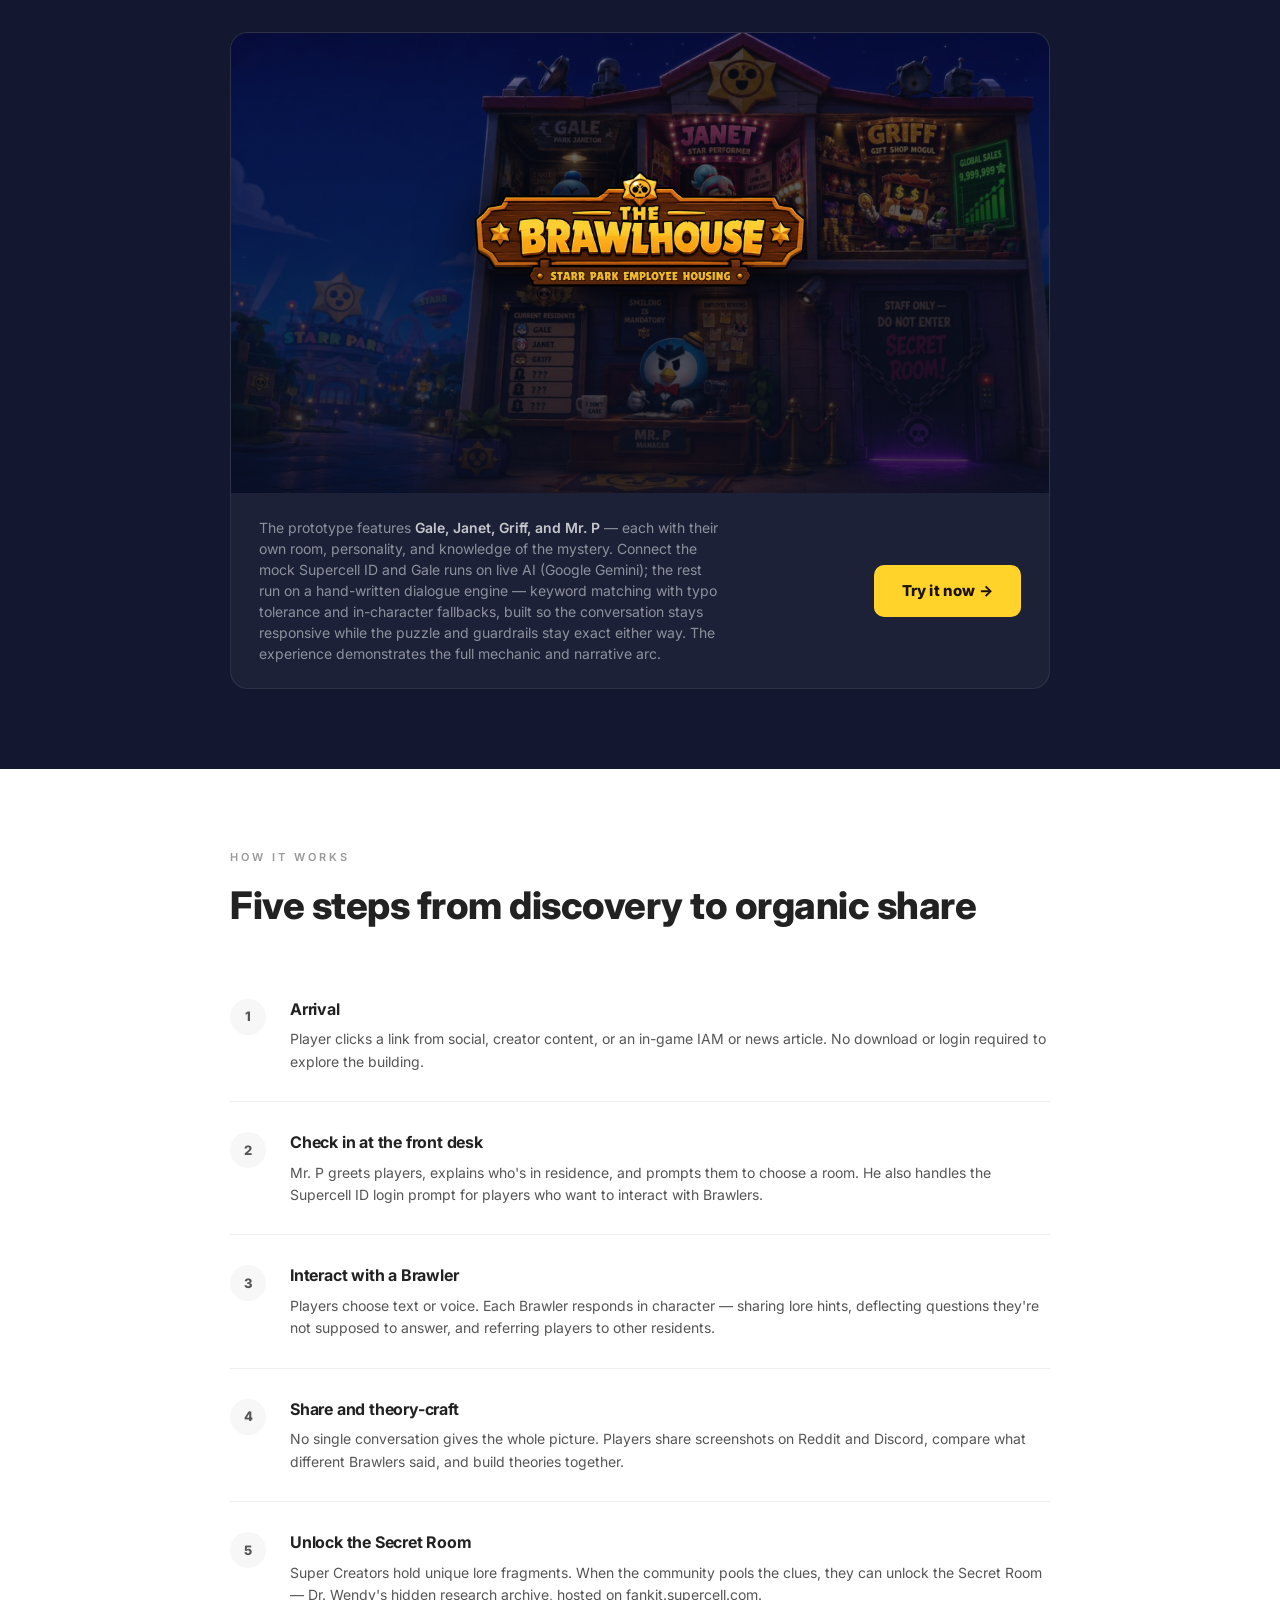
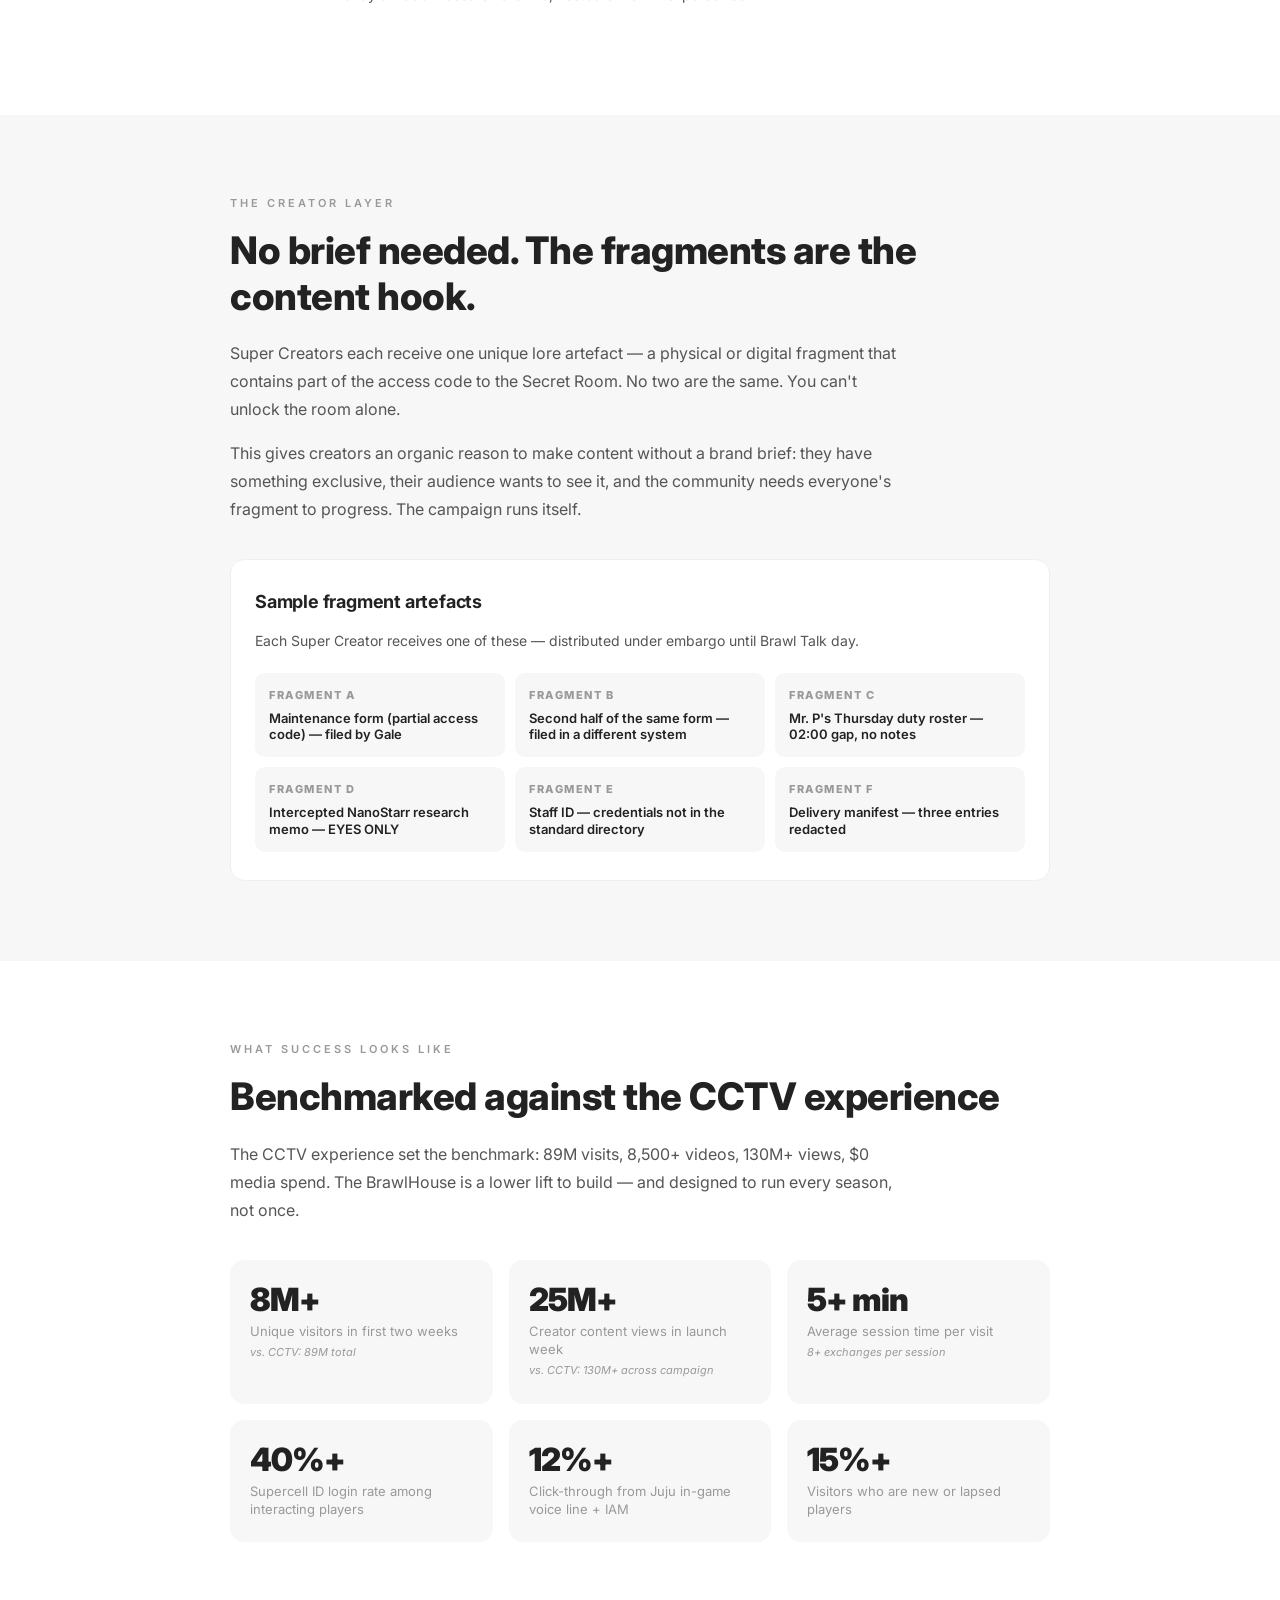
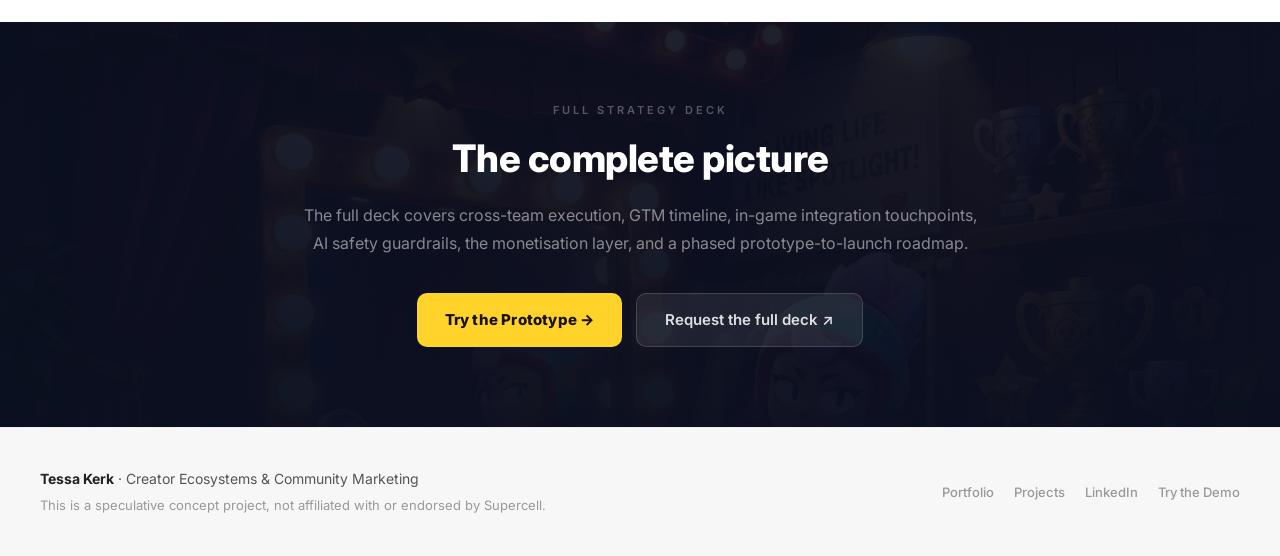
==== commit bf71bde6: "Consolidate media into assets/ and remove unused files" ====
--- a/case-study.html
+++ b/case-study.html
@@ -12,11 +12,13 @@
   <meta property="article:published_time" content="2026-06-26T00:00:00Z">
   <meta property="og:title" content="The BrawlHouse — A Brawl Stars GTM Concept">
   <meta property="og:description" content="An interactive Starr Park employee housing experience where players visit brawler rooms, uncover lore, and piece together a mystery. Full strategy deck included.">
-  <meta property="og:image" content="https://brawlhouse.tessa-kerk.com/BrawlHouse%20Assets/Dall-e%20Generated%20Images/BrawlHouse.png">
+  <meta property="og:image" content="https://brawlhouse.tessa-kerk.com/assets/img/og-share.jpg">
   <meta property="og:image:width" content="1200">
   <meta property="og:image:height" content="630">
   <meta name="twitter:card" content="summary_large_image">
-  <meta name="twitter:image" content="https://brawlhouse.tessa-kerk.com/BrawlHouse%20Assets/Dall-e%20Generated%20Images/BrawlHouse.png">
+  <meta name="twitter:image" content="https://brawlhouse.tessa-kerk.com/assets/img/og-share.jpg">
+  <link rel="icon" type="image/x-icon" href="assets/favicon.ico">
+  <link rel="icon" type="image/png" href="assets/favicon.png">
   <link rel="preconnect" href="https://fonts.googleapis.com">
   <link href="https://fonts.googleapis.com/css2?family=Inter:wght@400;500;600;700;800;900&display=swap" rel="stylesheet">
   <style>
@@ -688,7 +690,7 @@
 <!-- HERO -->
 <section class="hero">
   <img class="hero-bg-img"
-       src="BrawlHouse Assets/Dall-e Generated Images/BrawlHouse.png"
+       src="assets/img/house.webp"
        alt=""
        aria-hidden="true">
   <div class="hero-inner">
@@ -749,7 +751,7 @@
 <!-- PRECEDENT -->
 <section class="precedent">
   <img class="precedent-bg-img"
-       src="BrawlHouse Assets/Room Backgrounds/Griff's Room.png"
+       src="assets/img/rooms/griff.webp"
        alt=""
        aria-hidden="true">
   <div class="section-inner">
@@ -826,17 +828,17 @@
     <div class="demo-box">
       <div class="demo-preview">
         <img class="demo-preview-img"
-             src="BrawlHouse Assets/Dall-e Generated Images/BrawlHouse.png"
+             src="assets/img/house.webp"
              alt="The BrawlHouse">
         <div class="demo-preview-label">
-          <img src="BrawlHouse Assets/Dall-e Generated Images/brawlhouse logo resized.png"
+          <img src="assets/img/logo.webp"
                alt="The BrawlHouse"
                style="width:65%;max-width:520px;min-width:200px;object-fit:contain;display:block;margin:0 auto;filter:drop-shadow(0 6px 28px rgba(0,0,0,0.8))">
         </div>
       </div>
       <div class="demo-footer">
         <div class="demo-footer-text">
-          <p>The prototype features <strong>Gale, Janet, Griff, and Mr. P</strong> — each with their own room, personality, and knowledge of the mystery. Dialogue runs on a hand-written engine rather than live AI — keyword matching with typo tolerance and in-character fallbacks, built so the conversation stays responsive while the puzzle and guardrails stay exact. The experience demonstrates the full mechanic and narrative arc.</p>
+          <p>The prototype features <strong>Gale, Janet, Griff, and Mr. P</strong> — each with their own room, personality, and knowledge of the mystery. Connect the mock Supercell ID and Gale runs on live AI (Google Gemini); the rest run on a hand-written dialogue engine — keyword matching with typo tolerance and in-character fallbacks, built so the conversation stays responsive while the puzzle and guardrails stay exact either way. The experience demonstrates the full mechanic and narrative arc.</p>
         </div>
         <a href="https://brawlhouse.tessa-kerk.com/prototype.html" target="_blank" class="btn-primary" style="flex-shrink:0">Try it now →</a>
       </div>
@@ -974,7 +976,7 @@
 <!-- DECK CTA -->
 <section class="deck-cta">
   <img class="deck-cta-bg-img"
-       src="BrawlHouse Assets/Room Backgrounds/Janet's Room.png"
+       src="assets/img/rooms/janet.webp"
        alt=""
        aria-hidden="true">
   <div class="section-inner">
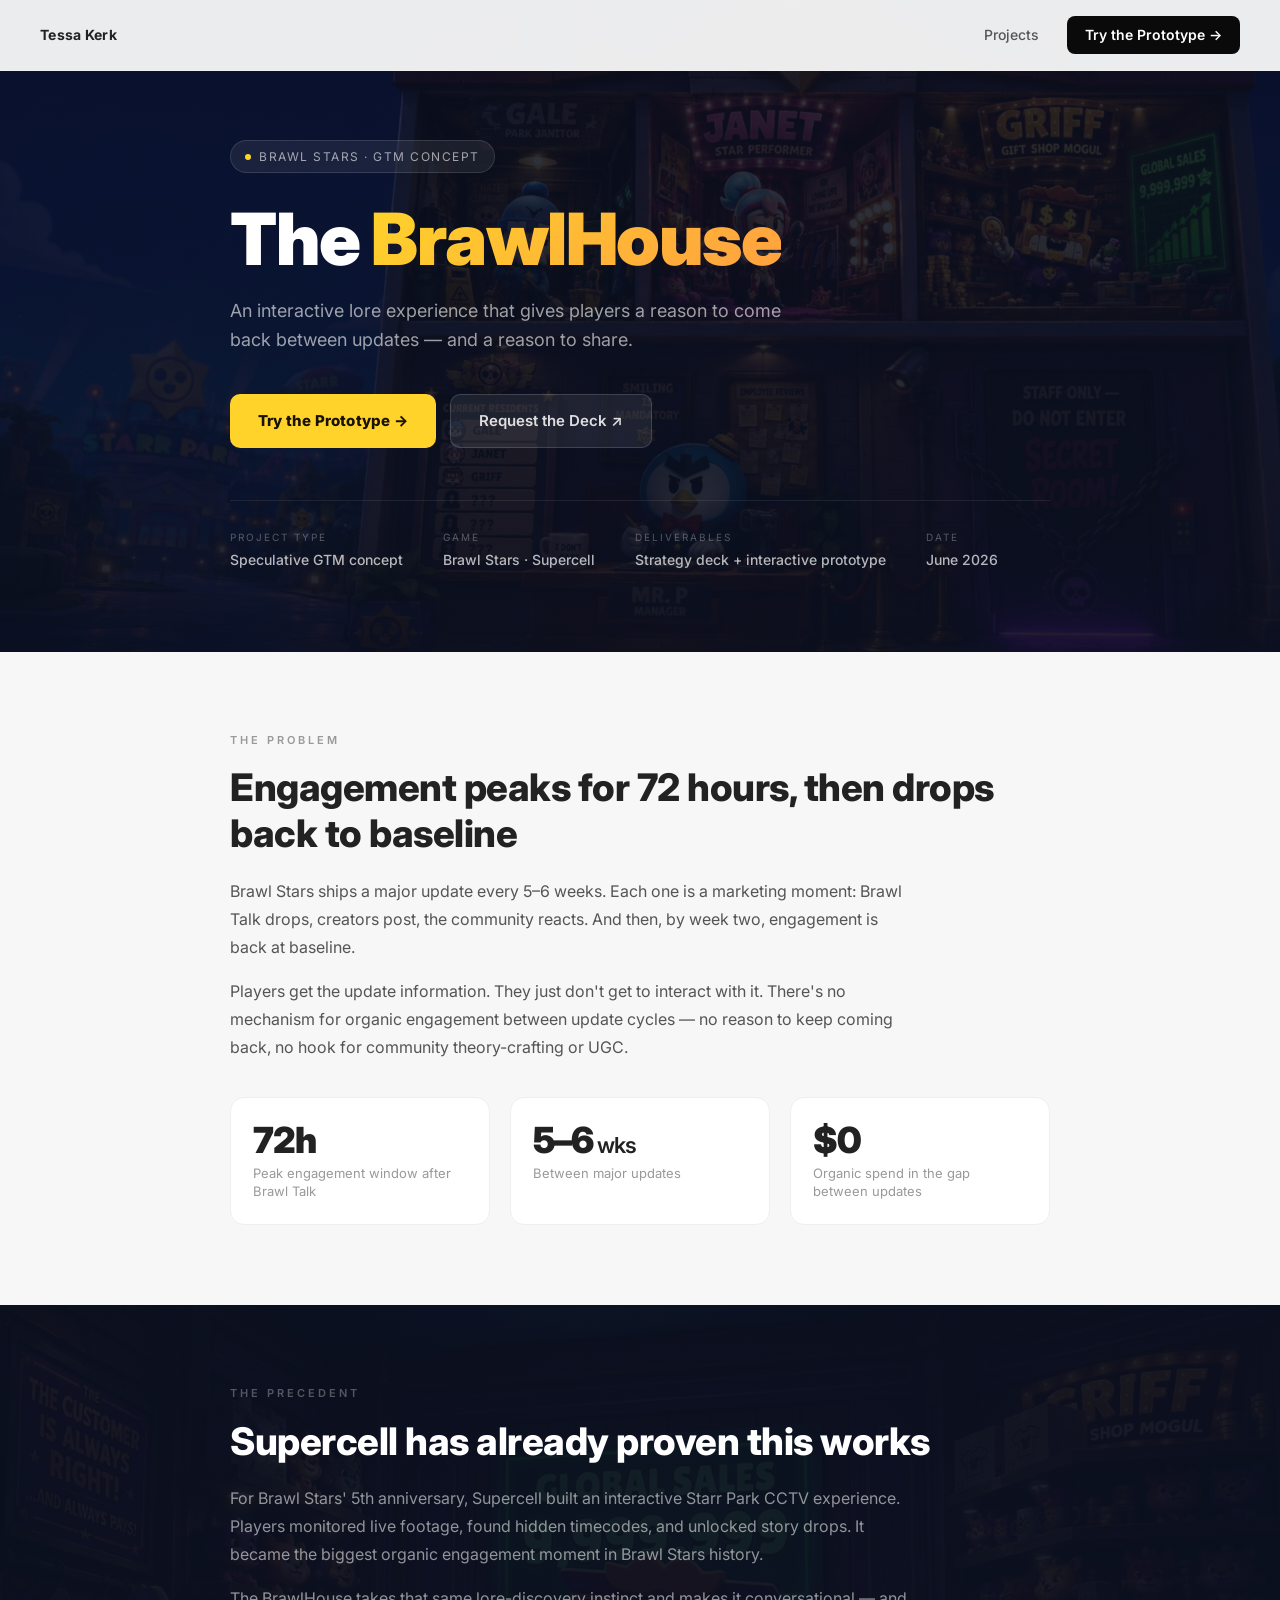
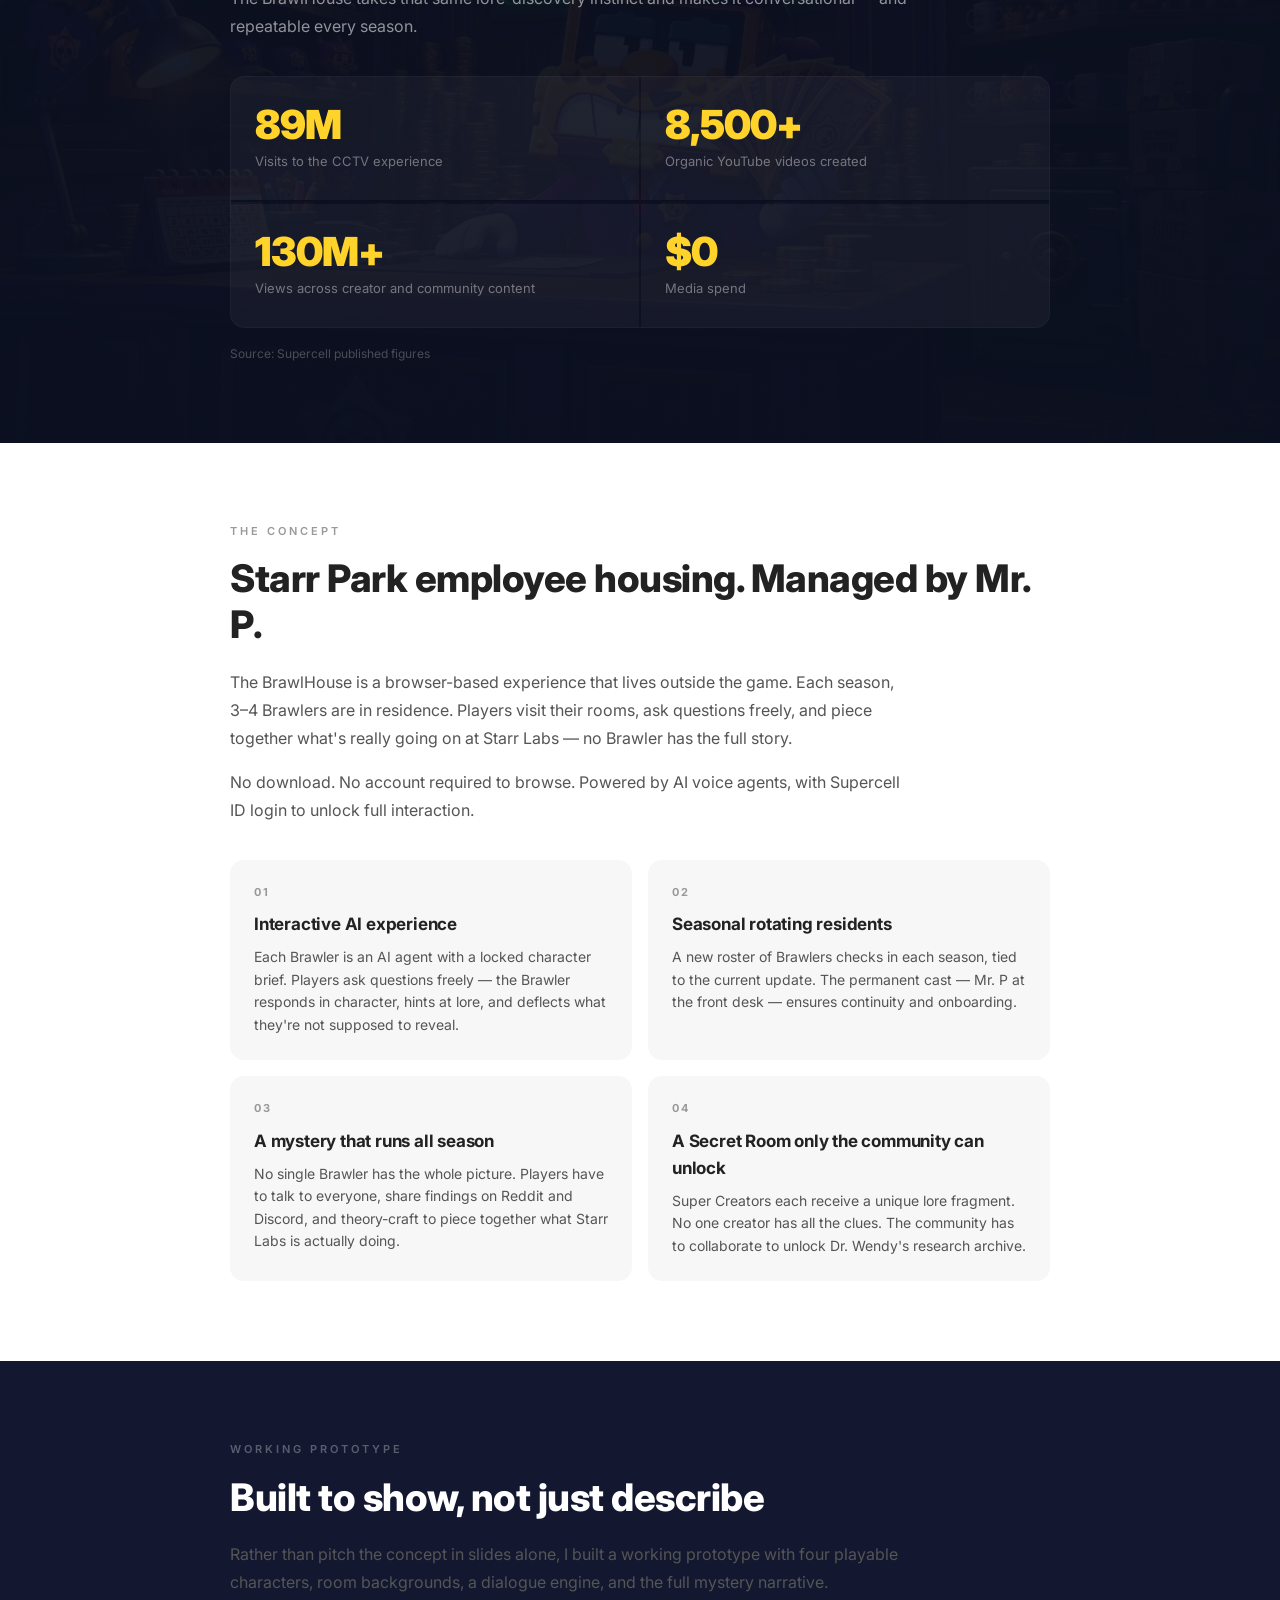
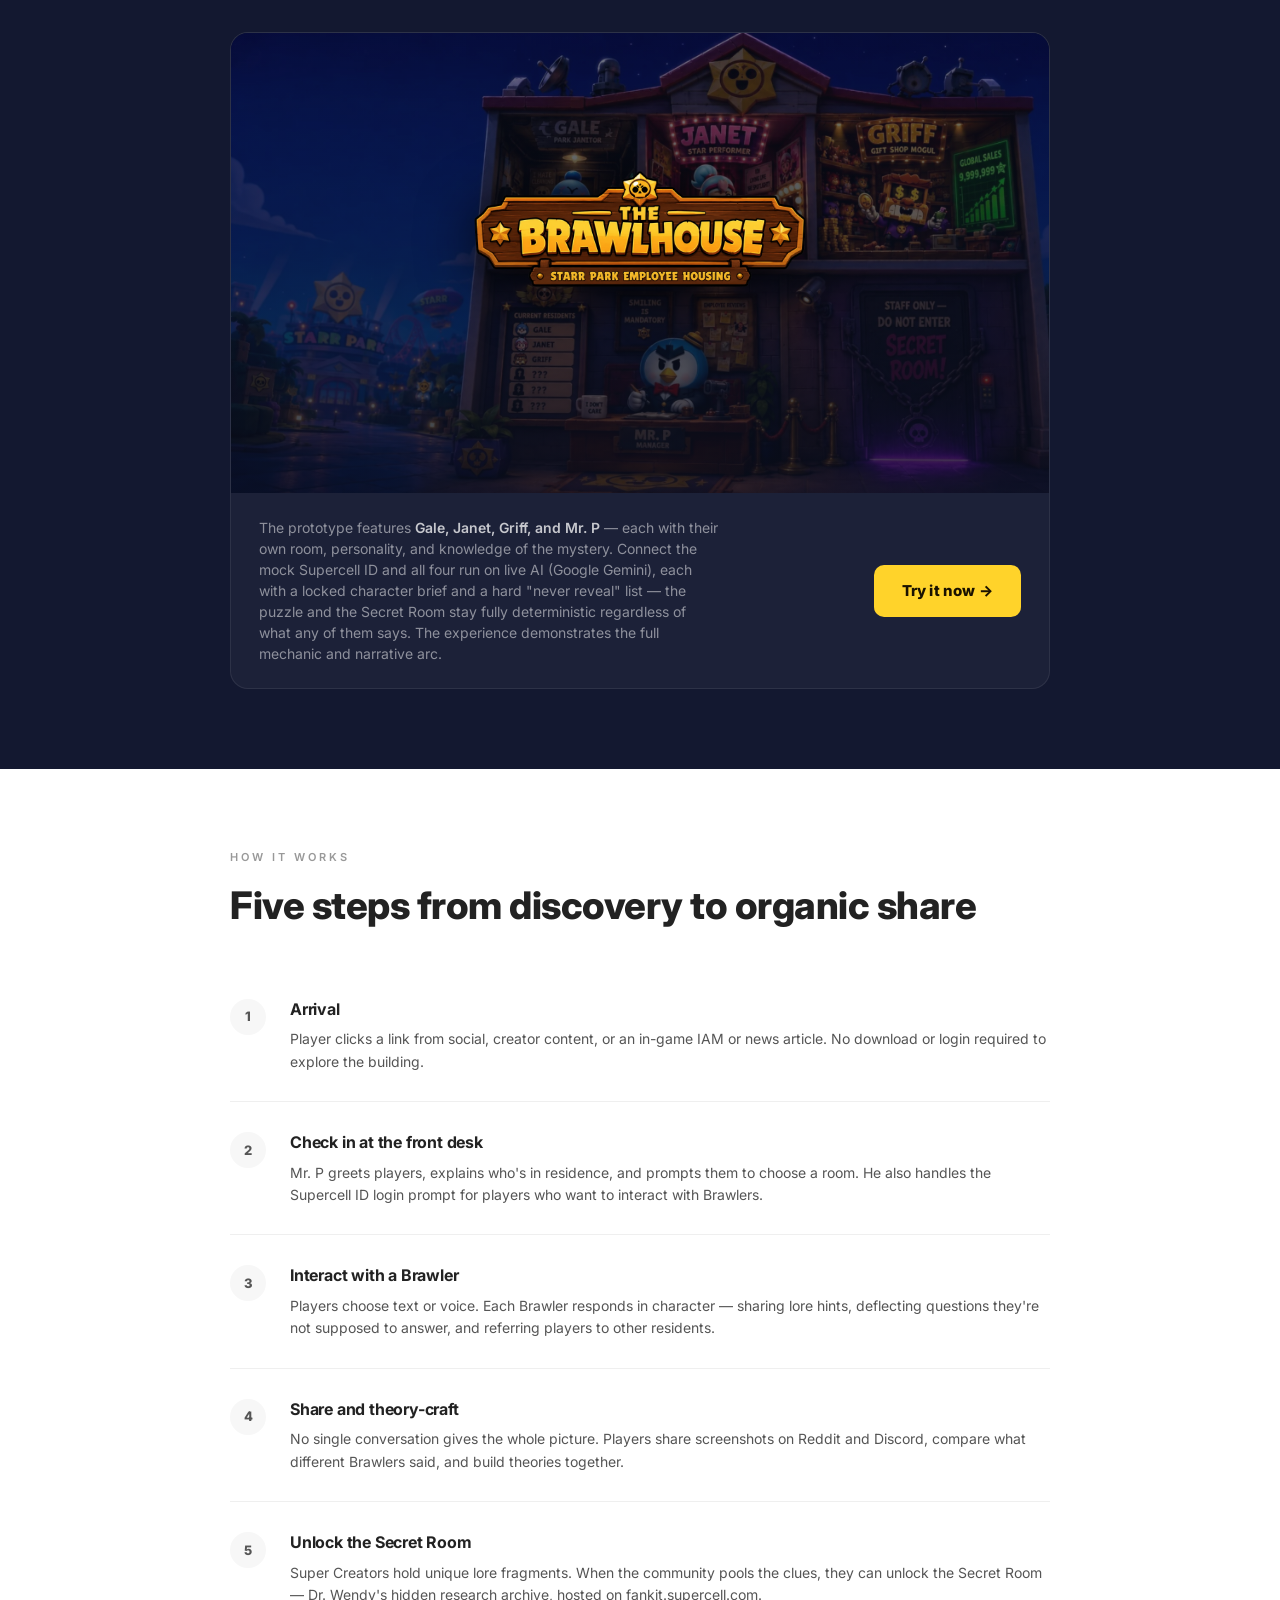
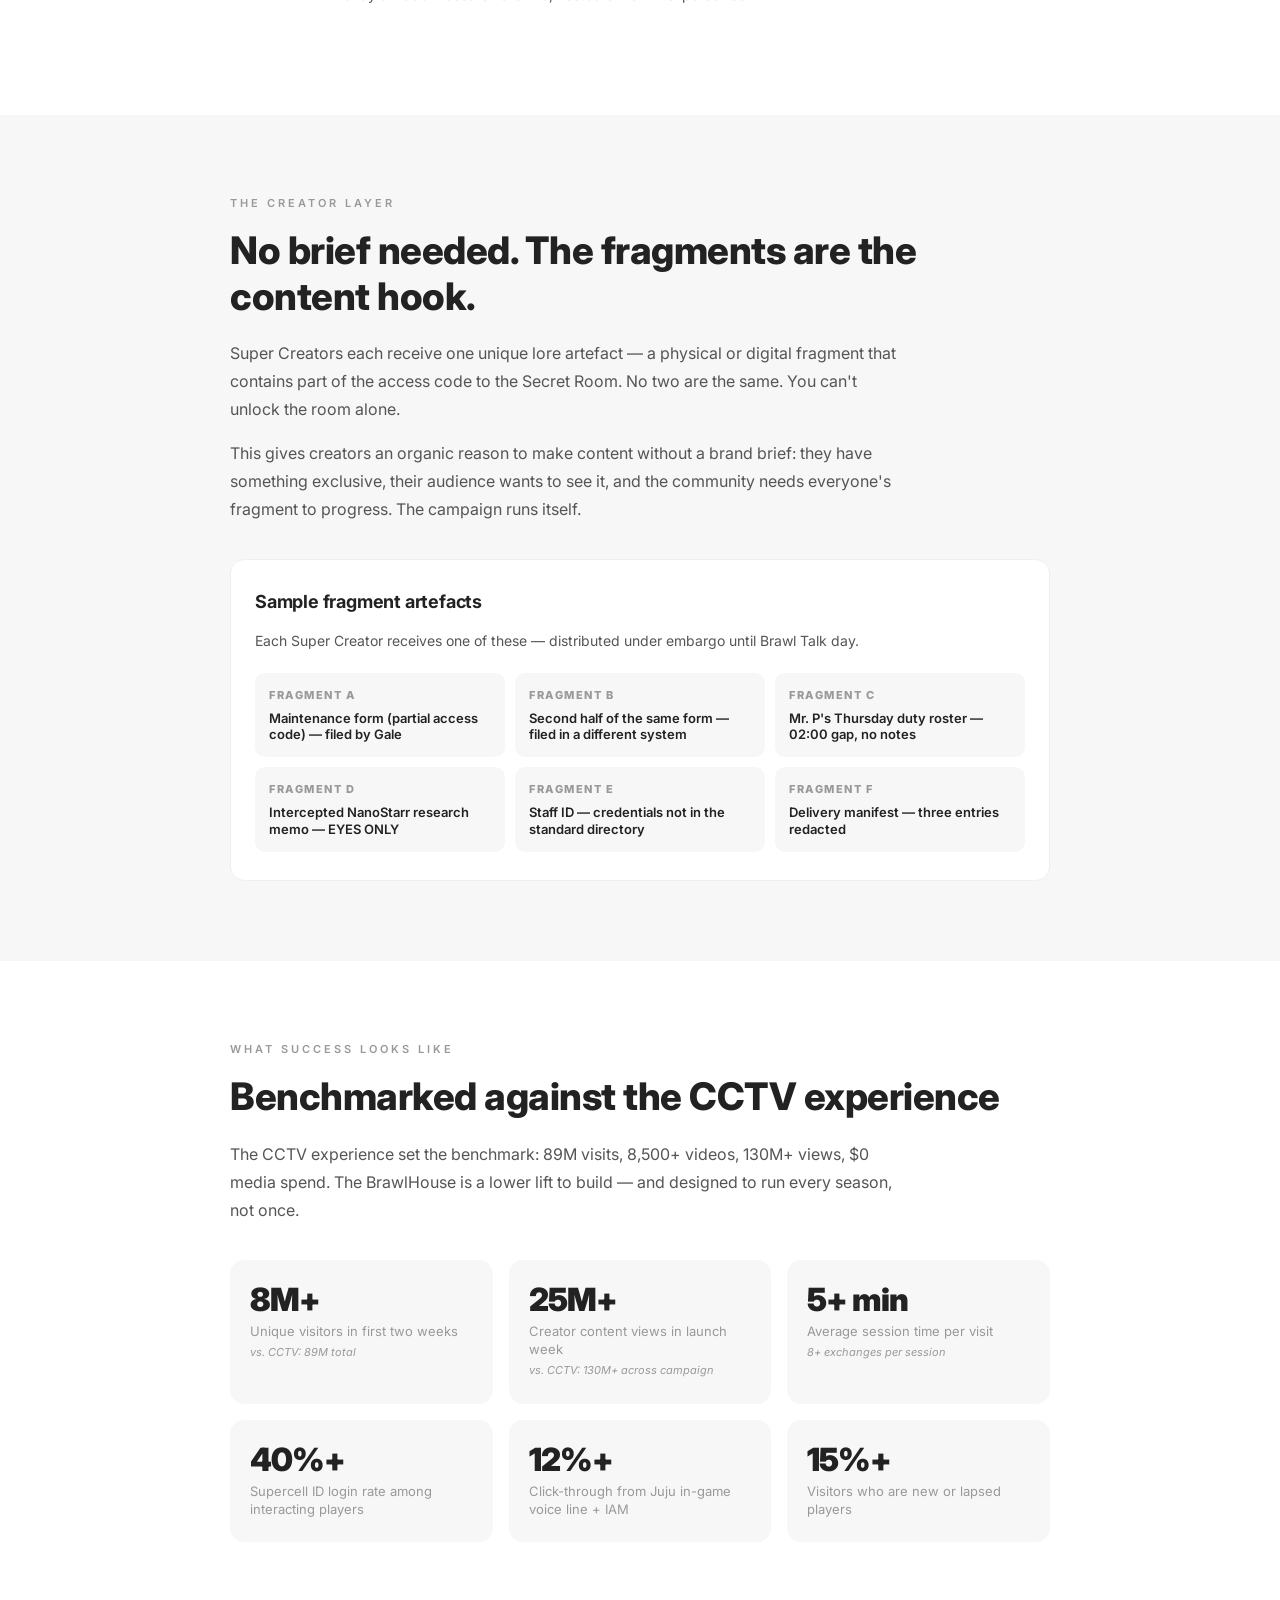
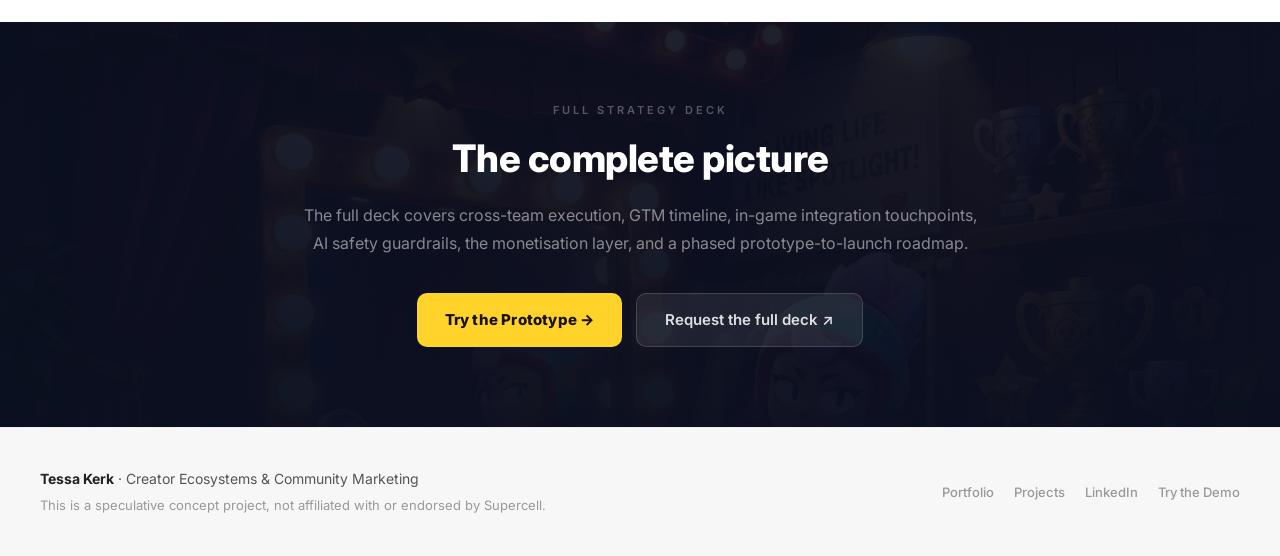
==== commit 9d047eb0: "Wire Janet, Griff, and Mr. P to live AI" ====
--- a/case-study.html
+++ b/case-study.html
@@ -683,7 +683,7 @@
   <a href="https://www.tessa-kerk.com" class="nav-logo">Tessa Kerk</a>
   <div class="nav-links">
     <a href="https://www.tessa-kerk.com/projects">Projects</a>
-    <a href="https://brawlhouse.tessa-kerk.com/prototype.html" target="_blank" class="nav-cta">Try the Prototype →</a>
+    <a href="prototype.html" target="_blank" class="nav-cta">Try the Prototype →</a>
   </div>
 </nav>
 
@@ -698,7 +698,7 @@
     <h1>The <em>BrawlHouse</em></h1>
     <p class="hero-subtitle">An interactive lore experience that gives players a reason to come back between updates — and a reason to share.</p>
     <div class="hero-ctas">
-      <a href="https://brawlhouse.tessa-kerk.com/prototype.html" target="_blank" class="btn-primary">Try the Prototype →</a>
+      <a href="prototype.html" target="_blank" class="btn-primary">Try the Prototype →</a>
       <a href="brawlhouse-deck.pdf" download="The BrawlHouse GTM Concept Deck.pdf" class="btn-secondary">Request the Deck ↗</a>
     </div>
     <div class="hero-meta">
@@ -838,9 +838,9 @@
       </div>
       <div class="demo-footer">
         <div class="demo-footer-text">
-          <p>The prototype features <strong>Gale, Janet, Griff, and Mr. P</strong> — each with their own room, personality, and knowledge of the mystery. Connect the mock Supercell ID and Gale runs on live AI (Google Gemini); the rest run on a hand-written dialogue engine — keyword matching with typo tolerance and in-character fallbacks, built so the conversation stays responsive while the puzzle and guardrails stay exact either way. The experience demonstrates the full mechanic and narrative arc.</p>
-        </div>
-        <a href="https://brawlhouse.tessa-kerk.com/prototype.html" target="_blank" class="btn-primary" style="flex-shrink:0">Try it now →</a>
+          <p>The prototype features <strong>Gale, Janet, Griff, and Mr. P</strong> — each with their own room, personality, and knowledge of the mystery. Connect the mock Supercell ID and all four run on live AI (Google Gemini), each with a locked character brief and a hard "never reveal" list — the puzzle and the Secret Room stay fully deterministic regardless of what any of them says. The experience demonstrates the full mechanic and narrative arc.</p>
+        </div>
+        <a href="prototype.html" target="_blank" class="btn-primary" style="flex-shrink:0">Try it now →</a>
       </div>
     </div>
   </div>
@@ -984,7 +984,7 @@
     <h2 class="section-title">The complete picture</h2>
     <p class="section-body">The full deck covers cross-team execution, GTM timeline, in-game integration touchpoints, AI safety guardrails, the monetisation layer, and a phased prototype-to-launch roadmap.</p>
     <div class="deck-cta-buttons">
-      <a href="https://brawlhouse.tessa-kerk.com/prototype.html" target="_blank" class="btn-primary">Try the Prototype →</a>
+      <a href="prototype.html" target="_blank" class="btn-primary">Try the Prototype →</a>
       <a href="brawlhouse-deck.pdf" download="The BrawlHouse GTM Concept Deck.pdf" class="btn-secondary">Request the full deck ↗</a>
     </div>
   </div>
@@ -1000,7 +1000,7 @@
     <a href="https://www.tessa-kerk.com">Portfolio</a>
     <a href="https://www.tessa-kerk.com/projects">Projects</a>
     <a href="https://linkedin.com/in/tessa-kerk" target="_blank">LinkedIn</a>
-    <a href="https://brawlhouse.tessa-kerk.com/prototype.html" target="_blank">Try the Demo</a>
+    <a href="prototype.html" target="_blank">Try the Demo</a>
   </div>
 </footer>
 
